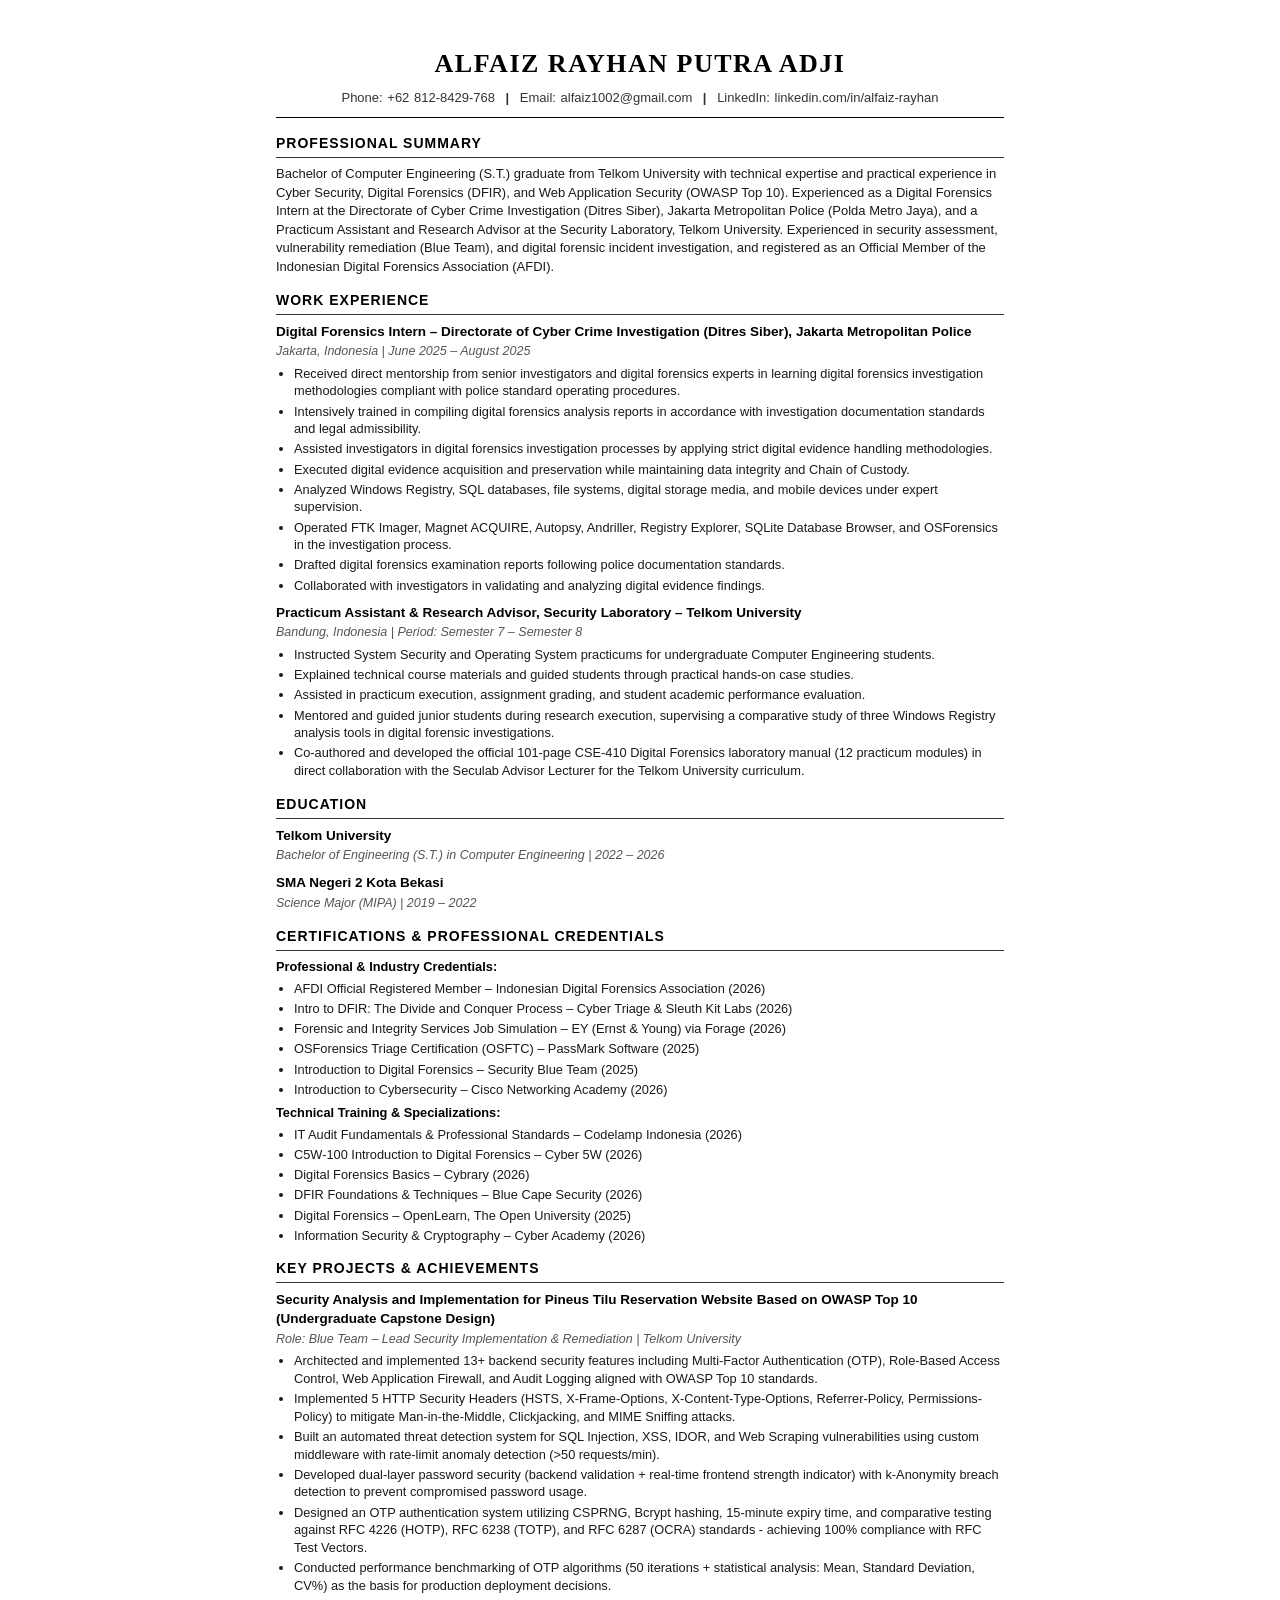
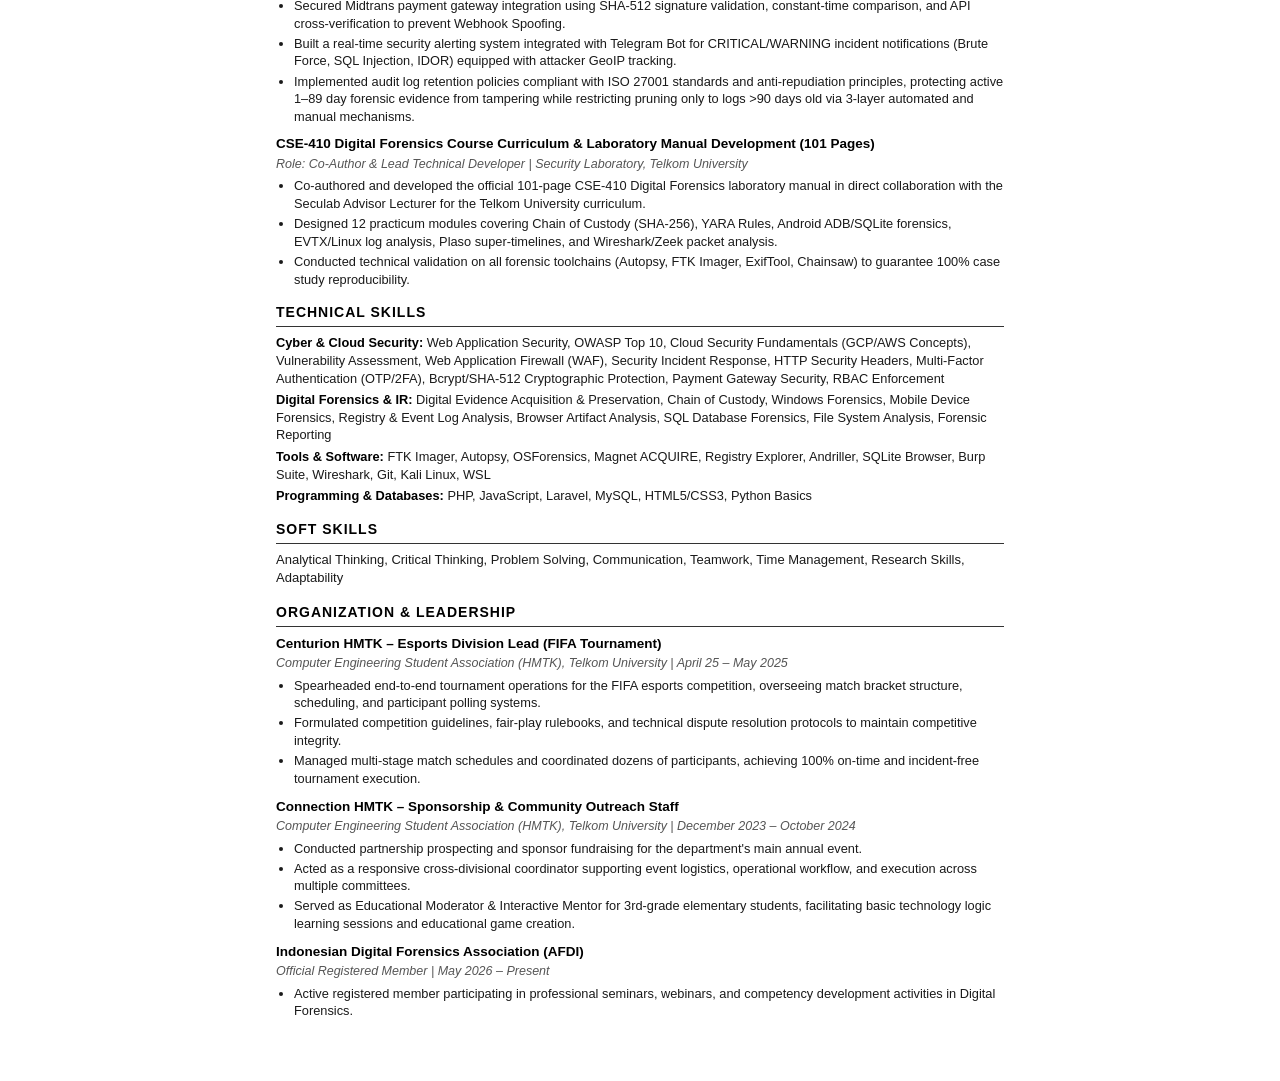
==== cv_alfaiz_rayhan.html @ 4c295a7d "feat: Add Cyber Triage & Sleuth Kit Labs DFIR certification" ====
<!DOCTYPE html>
<html lang="en">
<head>
  <meta charset="UTF-8">
  <meta name="viewport" content="width=device-width, initial-scale=1.0">
  <meta name="description" content="Resume / CV Alfaiz Rayhan Putra Adji - Cyber Security & Digital Forensics Specialist">
  <meta name="author" content="Alfaiz Rayhan Putra Adji">
  <title>Resume ATS - Alfaiz Rayhan Putra Adji</title>
  <style>
    /* Reset & Base Styles */
    * {
      box-sizing: border-box;
      margin: 0;
      padding: 0;
    }

    html {
      font-size: 14.5px;
      background-color: #ffffff;
    }

    body {
      font-family: Arial, "Helvetica Neue", Helvetica, sans-serif;
      color: #000000;
      line-height: 1.42;
      background-color: #ffffff;
      padding: 18px 0;
    }

    .cv-container {
      max-width: 800px;
      margin: 0 auto;
      background-color: #ffffff;
      padding: 28px 36px;
    }

    /* Header Section */
    header {
      text-align: center;
      margin-bottom: 16px;
      border-bottom: 1.5px solid #000000;
      padding-bottom: 10px;
    }

    h1 {
      font-family: Georgia, "Times New Roman", Times, serif;
      font-size: 26px;
      font-weight: bold;
      color: #000000;
      letter-spacing: 1.5px;
      text-transform: uppercase;
      margin-bottom: 5px;
    }

    .contact-info {
      font-size: 13px;
      color: #333333;
      word-spacing: 1px;
      line-height: 1.5;
    }

    .contact-info span {
      display: inline-block;
    }

    .contact-info a {
      color: inherit;
      text-decoration: none;
    }

    .contact-info a:hover {
      text-decoration: underline;
    }

    .contact-info .separator {
      margin: 0 6px;
      color: #333333;
      font-weight: bold;
    }

    /* Section Styles */
    section {
      margin-bottom: 15px;
    }

    h2 {
      font-size: 14px;
      font-weight: bold;
      text-transform: uppercase;
      letter-spacing: 1px;
      color: #000000;
      border-bottom: 1.5px solid #333333;
      padding-bottom: 3px;
      margin-bottom: 7px;
    }

    h3 {
      font-size: 13.5px;
      font-weight: bold;
      color: #000000;
      margin-bottom: 2px;
    }

    p {
      font-size: 13px;
      color: #1a1a1a;
      line-height: 1.42;
    }

    .sub-head {
      font-size: 12.5px;
      font-style: italic;
      color: #555555;
      margin-bottom: 4px;
    }

    /* Lists */
    ul {
      list-style-type: disc;
      margin-left: 18px;
      margin-top: 3px;
      margin-bottom: 6px;
    }

    li {
      font-size: 12.8px;
      color: #1a1a1a;
      line-height: 1.38;
      margin-bottom: 2.5px;
    }

    /* Experience & Project Item Containers */
    .experience-item,
    .project-item,
    .education-item {
      margin-bottom: 9px;
    }

    .experience-item:last-child,
    .project-item:last-child,
    .education-item:last-child {
      margin-bottom: 0;
    }

    /* Technical Skills List */
    .skills-list p {
      margin-bottom: 4px;
      font-size: 12.8px;
      line-height: 1.38;
    }

    .skills-list strong {
      color: #000000;
    }

    /* Print Styles for ATS & PDF Export */
    @media print {
      html, body {
        background-color: #ffffff;
        padding: 0;
        margin: 0;
        font-size: 12.5px;
        -webkit-print-color-adjust: exact;
        print-color-adjust: exact;
      }

      .cv-container {
        max-width: 100%;
        width: 100%;
        padding: 0;
        margin: 0;
        box-shadow: none;
        border-radius: 0;
      }

      @page {
        size: A4;
        margin: 10mm 12mm 10mm 12mm;
      }

      header {
        margin-bottom: 12px;
        padding-bottom: 8px;
      }

      section {
        margin-bottom: 12px;
        page-break-inside: auto;
      }

      h2 {
        page-break-after: avoid;
        break-after: avoid;
        font-size: 13px;
        margin-bottom: 5px;
      }

      h3 {
        font-size: 12.5px;
      }

      .experience-item,
      .project-item,
      .education-item {
        page-break-inside: avoid;
        break-inside: avoid;
        margin-bottom: 7px;
      }

      ul {
        margin-left: 16px;
      }

      li {
        font-size: 12px;
        line-height: 1.35;
        margin-bottom: 2px;
      }
    }
  </style>
</head>
<body>

  <main class="cv-container">
    
    <!-- HEADER / CONTACT INFORMATION -->
    <header>
      <h1>Alfaiz Rayhan Putra Adji</h1>
      <p class="contact-info">
        <span>Phone: +62 812-8429-768</span>
        <span class="separator">|</span>
        <span>Email: <a href="mailto:alfaiz1002@gmail.com">alfaiz1002@gmail.com</a></span>
        <span class="separator">|</span>
        <span>LinkedIn: <a href="https://www.linkedin.com/in/alfaiz-rayhan/" target="_blank" rel="noopener">linkedin.com/in/alfaiz-rayhan</a></span>
      </p>
    </header>

    <!-- PROFESSIONAL SUMMARY -->
    <section>
      <h2>PROFESSIONAL SUMMARY</h2>
      <p>
        Bachelor of Computer Engineering (S.T.) graduate from Telkom University with technical expertise and practical experience in Cyber Security, Digital Forensics (DFIR), and Web Application Security (OWASP Top 10). Experienced as a Digital Forensics Intern at the Directorate of Cyber Crime Investigation (Ditres Siber), Jakarta Metropolitan Police (Polda Metro Jaya), and a Practicum Assistant and Research Advisor at the Security Laboratory, Telkom University. Experienced in security assessment, vulnerability remediation (Blue Team), and digital forensic incident investigation, and registered as an Official Member of the Indonesian Digital Forensics Association (AFDI).
      </p>
    </section>

    <!-- WORK EXPERIENCE -->
    <section>
      <h2>WORK EXPERIENCE</h2>

      <article class="experience-item">
        <h3>Digital Forensics Intern – Directorate of Cyber Crime Investigation (Ditres Siber), Jakarta Metropolitan Police</h3>
        <p class="sub-head">Jakarta, Indonesia | June 2025 – August 2025</p>
        <ul>
          <li>Received direct mentorship from senior investigators and digital forensics experts in learning digital forensics investigation methodologies compliant with police standard operating procedures.</li>
          <li>Intensively trained in compiling digital forensics analysis reports in accordance with investigation documentation standards and legal admissibility.</li>
          <li>Assisted investigators in digital forensics investigation processes by applying strict digital evidence handling methodologies.</li>
          <li>Executed digital evidence acquisition and preservation while maintaining data integrity and Chain of Custody.</li>
          <li>Analyzed Windows Registry, SQL databases, file systems, digital storage media, and mobile devices under expert supervision.</li>
          <li>Operated FTK Imager, Magnet ACQUIRE, Autopsy, Andriller, Registry Explorer, SQLite Database Browser, and OSForensics in the investigation process.</li>
          <li>Drafted digital forensics examination reports following police documentation standards.</li>
          <li>Collaborated with investigators in validating and analyzing digital evidence findings.</li>
        </ul>
      </article>

      <article class="experience-item">
        <h3>Practicum Assistant &amp; Research Advisor, Security Laboratory – Telkom University</h3>
        <p class="sub-head">Bandung, Indonesia | Period: Semester 7 – Semester 8</p>
        <ul>
          <li>Instructed System Security and Operating System practicums for undergraduate Computer Engineering students.</li>
          <li>Explained technical course materials and guided students through practical hands-on case studies.</li>
          <li>Assisted in practicum execution, assignment grading, and student academic performance evaluation.</li>
          <li>Mentored and guided junior students during research execution, supervising a comparative study of three Windows Registry analysis tools in digital forensic investigations.</li>
          <li>Co-authored and developed the official 101-page CSE-410 Digital Forensics laboratory manual (12 practicum modules) in direct collaboration with the Seculab Advisor Lecturer for the Telkom University curriculum.</li>
        </ul>
      </article>
    </section>

    <!-- EDUCATION -->
    <section>
      <h2>EDUCATION</h2>

      <article class="education-item">
        <h3>Telkom University</h3>
        <p class="sub-head">Bachelor of Engineering (S.T.) in Computer Engineering | 2022 – 2026</p>
      </article>

      <article class="education-item">
        <h3>SMA Negeri 2 Kota Bekasi</h3>
        <p class="sub-head">Science Major (MIPA) | 2019 – 2022</p>
      </article>
    </section>

    <!-- CERTIFICATIONS -->
    <section>
      <h2>CERTIFICATIONS &amp; PROFESSIONAL CREDENTIALS</h2>
      <div class="skills-list">
        <p><strong>Professional &amp; Industry Credentials:</strong></p>
        <ul>
          <li>AFDI Official Registered Member – Indonesian Digital Forensics Association (2026)</li>
          <li>Intro to DFIR: The Divide and Conquer Process – Cyber Triage &amp; Sleuth Kit Labs (2026)</li>
          <li>Forensic and Integrity Services Job Simulation – EY (Ernst &amp; Young) via Forage (2026)</li>
          <li>OSForensics Triage Certification (OSFTC) – PassMark Software (2025)</li>
          <li>Introduction to Digital Forensics – Security Blue Team (2025)</li>
          <li>Introduction to Cybersecurity – Cisco Networking Academy (2026)</li>
        </ul>

        <p style="margin-top: 5px;"><strong>Technical Training &amp; Specializations:</strong></p>
        <ul>
          <li>IT Audit Fundamentals &amp; Professional Standards – Codelamp Indonesia (2026)</li>
          <li>C5W-100 Introduction to Digital Forensics – Cyber 5W (2026)</li>
          <li>Digital Forensics Basics – Cybrary (2026)</li>
          <li>DFIR Foundations &amp; Techniques – Blue Cape Security (2026)</li>
          <li>Digital Forensics – OpenLearn, The Open University (2025)</li>
          <li>Information Security &amp; Cryptography – Cyber Academy (2026)</li>
        </ul>
      </div>
    </section>

    <!-- KEY PROJECTS & ACHIEVEMENTS -->
    <section>
      <h2>KEY PROJECTS &amp; ACHIEVEMENTS</h2>

      <article class="project-item">
        <h3>Security Analysis and Implementation for Pineus Tilu Reservation Website Based on OWASP Top 10 (Undergraduate Capstone Design)</h3>
        <p class="sub-head">Role: Blue Team – Lead Security Implementation &amp; Remediation | Telkom University</p>
        <ul>
          <li>Architected and implemented 13+ backend security features including Multi-Factor Authentication (OTP), Role-Based Access Control, Web Application Firewall, and Audit Logging aligned with OWASP Top 10 standards.</li>
          <li>Implemented 5 HTTP Security Headers (HSTS, X-Frame-Options, X-Content-Type-Options, Referrer-Policy, Permissions-Policy) to mitigate Man-in-the-Middle, Clickjacking, and MIME Sniffing attacks.</li>
          <li>Built an automated threat detection system for SQL Injection, XSS, IDOR, and Web Scraping vulnerabilities using custom middleware with rate-limit anomaly detection (&gt;50 requests/min).</li>
          <li>Developed dual-layer password security (backend validation + real-time frontend strength indicator) with k-Anonymity breach detection to prevent compromised password usage.</li>
          <li>Designed an OTP authentication system utilizing CSPRNG, Bcrypt hashing, 15-minute expiry time, and comparative testing against RFC 4226 (HOTP), RFC 6238 (TOTP), and RFC 6287 (OCRA) standards - achieving 100% compliance with RFC Test Vectors.</li>
          <li>Conducted performance benchmarking of OTP algorithms (50 iterations + statistical analysis: Mean, Standard Deviation, CV%) as the basis for production deployment decisions.</li>
          <li>Secured Midtrans payment gateway integration using SHA-512 signature validation, constant-time comparison, and API cross-verification to prevent Webhook Spoofing.</li>
          <li>Built a real-time security alerting system integrated with Telegram Bot for CRITICAL/WARNING incident notifications (Brute Force, SQL Injection, IDOR) equipped with attacker GeoIP tracking.</li>
          <li>Implemented audit log retention policies compliant with ISO 27001 standards and anti-repudiation principles, protecting active 1–89 day forensic evidence from tampering while restricting pruning only to logs &gt;90 days old via 3-layer automated and manual mechanisms.</li>
        </ul>
      </article>

      <article class="project-item">
        <h3>CSE-410 Digital Forensics Course Curriculum &amp; Laboratory Manual Development (101 Pages)</h3>
        <p class="sub-head">Role: Co-Author &amp; Lead Technical Developer | Security Laboratory, Telkom University</p>
        <ul>
          <li>Co-authored and developed the official 101-page CSE-410 Digital Forensics laboratory manual in direct collaboration with the Seculab Advisor Lecturer for the Telkom University curriculum.</li>
          <li>Designed 12 practicum modules covering Chain of Custody (SHA-256), YARA Rules, Android ADB/SQLite forensics, EVTX/Linux log analysis, Plaso super-timelines, and Wireshark/Zeek packet analysis.</li>
          <li>Conducted technical validation on all forensic toolchains (Autopsy, FTK Imager, ExifTool, Chainsaw) to guarantee 100% case study reproducibility.</li>
        </ul>
      </article>
    </section>

    <!-- TECHNICAL SKILLS -->
    <section>
      <h2>TECHNICAL SKILLS</h2>
      <div class="skills-list">
        <p><strong>Cyber &amp; Cloud Security:</strong> Web Application Security, OWASP Top 10, Cloud Security Fundamentals (GCP/AWS Concepts), Vulnerability Assessment, Web Application Firewall (WAF), Security Incident Response, HTTP Security Headers, Multi-Factor Authentication (OTP/2FA), Bcrypt/SHA-512 Cryptographic Protection, Payment Gateway Security, RBAC Enforcement</p>
        <p><strong>Digital Forensics &amp; IR:</strong> Digital Evidence Acquisition &amp; Preservation, Chain of Custody, Windows Forensics, Mobile Device Forensics, Registry &amp; Event Log Analysis, Browser Artifact Analysis, SQL Database Forensics, File System Analysis, Forensic Reporting</p>
        <p><strong>Tools &amp; Software:</strong> FTK Imager, Autopsy, OSForensics, Magnet ACQUIRE, Registry Explorer, Andriller, SQLite Browser, Burp Suite, Wireshark, Git, Kali Linux, WSL</p>
        <p><strong>Programming &amp; Databases:</strong> PHP, JavaScript, Laravel, MySQL, HTML5/CSS3, Python Basics</p>
      </div>
    </section>

    <!-- SOFT SKILLS -->
    <section>
      <h2>SOFT SKILLS</h2>
      <p>Analytical Thinking, Critical Thinking, Problem Solving, Communication, Teamwork, Time Management, Research Skills, Adaptability</p>
    </section>

    <!-- ORGANIZATION & LEADERSHIP -->
    <section>
      <h2>ORGANIZATION &amp; LEADERSHIP</h2>

      <article class="experience-item">
        <h3>Centurion HMTK – Esports Division Lead (FIFA Tournament)</h3>
        <p class="sub-head">Computer Engineering Student Association (HMTK), Telkom University | April 25 – May 2025</p>
        <ul>
          <li>Spearheaded end-to-end tournament operations for the FIFA esports competition, overseeing match bracket structure, scheduling, and participant polling systems.</li>
          <li>Formulated competition guidelines, fair-play rulebooks, and technical dispute resolution protocols to maintain competitive integrity.</li>
          <li>Managed multi-stage match schedules and coordinated dozens of participants, achieving 100% on-time and incident-free tournament execution.</li>
        </ul>
      </article>

      <article class="experience-item">
        <h3>Connection HMTK – Sponsorship &amp; Community Outreach Staff</h3>
        <p class="sub-head">Computer Engineering Student Association (HMTK), Telkom University | December 2023 – October 2024</p>
        <ul>
          <li>Conducted partnership prospecting and sponsor fundraising for the department's main annual event.</li>
          <li>Acted as a responsive cross-divisional coordinator supporting event logistics, operational workflow, and execution across multiple committees.</li>
          <li>Served as Educational Moderator &amp; Interactive Mentor for 3rd-grade elementary students, facilitating basic technology logic learning sessions and educational game creation.</li>
        </ul>
      </article>

      <article class="experience-item">
        <h3>Indonesian Digital Forensics Association (AFDI)</h3>
        <p class="sub-head">Official Registered Member | May 2026 – Present</p>
        <ul>
          <li>Active registered member participating in professional seminars, webinars, and competency development activities in Digital Forensics.</li>
        </ul>
      </article>
    </section>

  </main>

  <script>
    if (window.location.search.includes('print=true') || window.location.search.includes('download=true')) {
      window.addEventListener('load', () => {
        setTimeout(() => { window.print(); }, 350);
      });
    }
  </script>
</body>
</html>
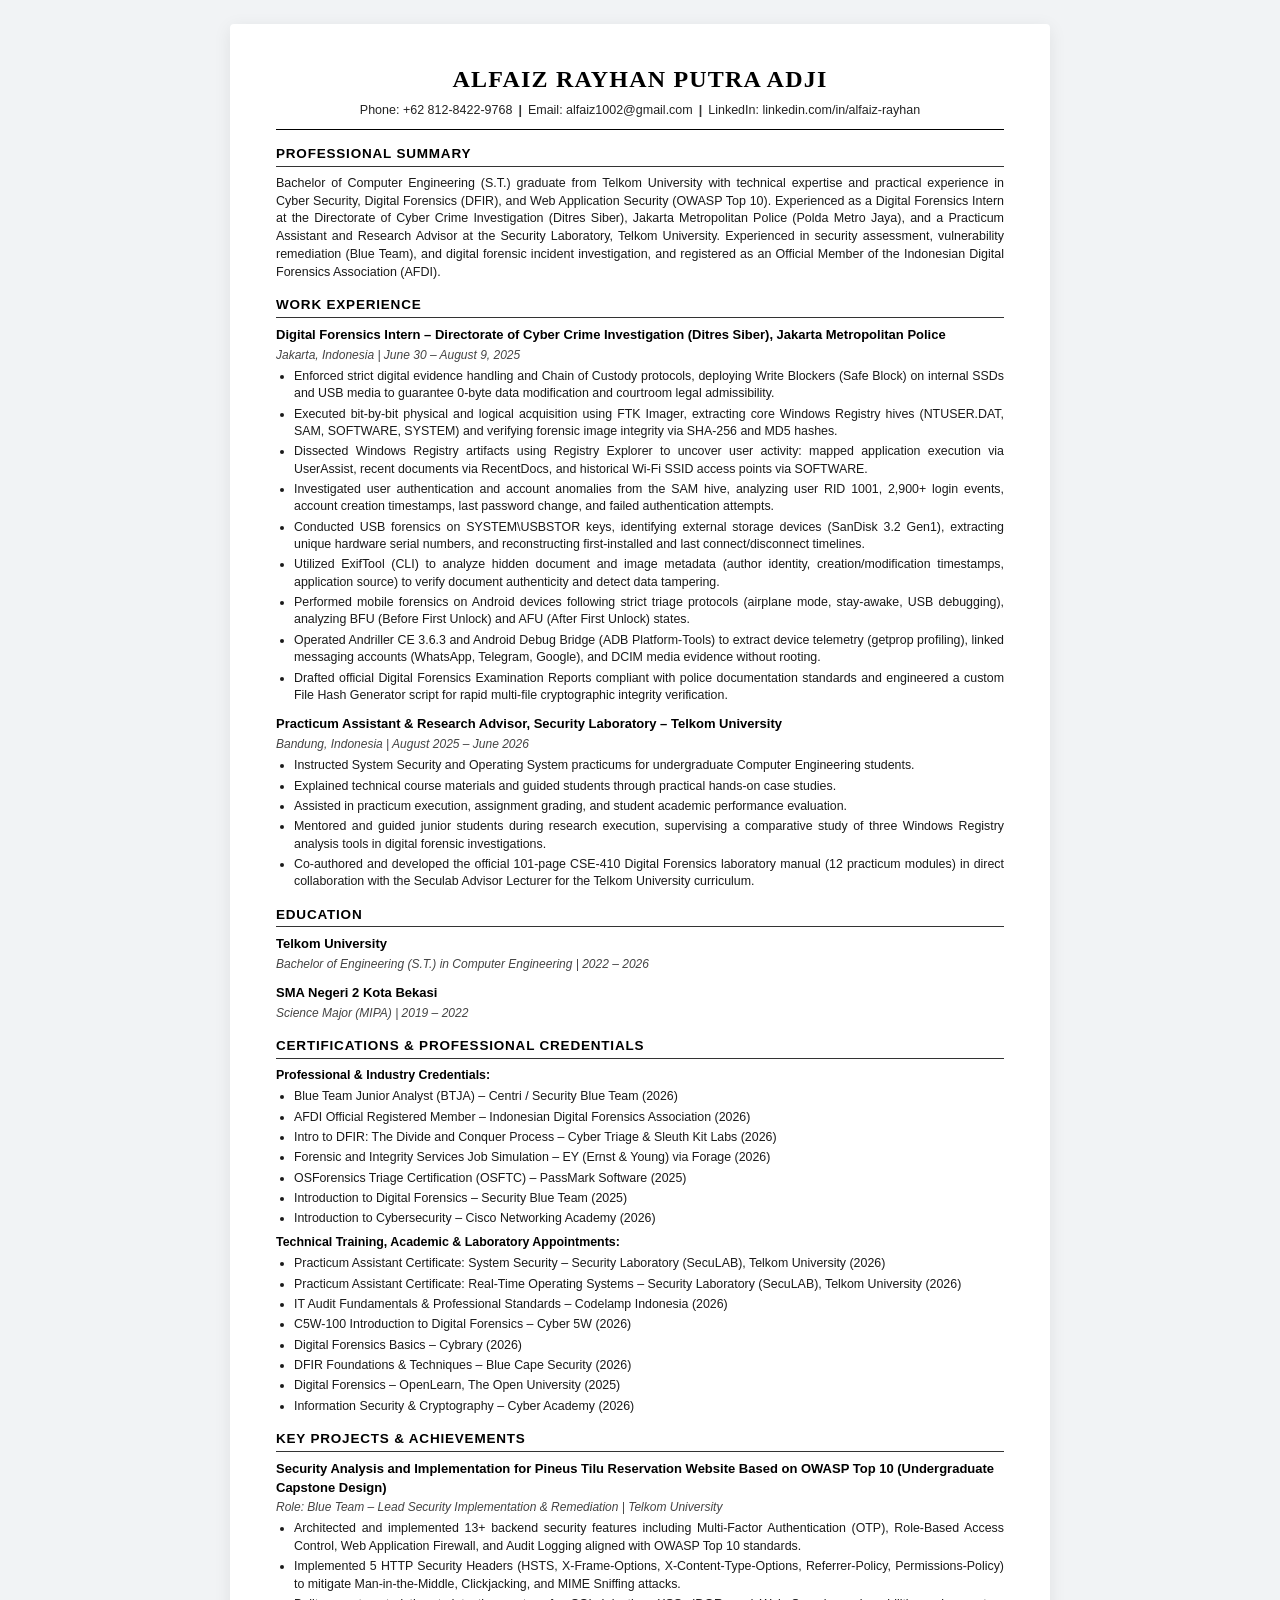
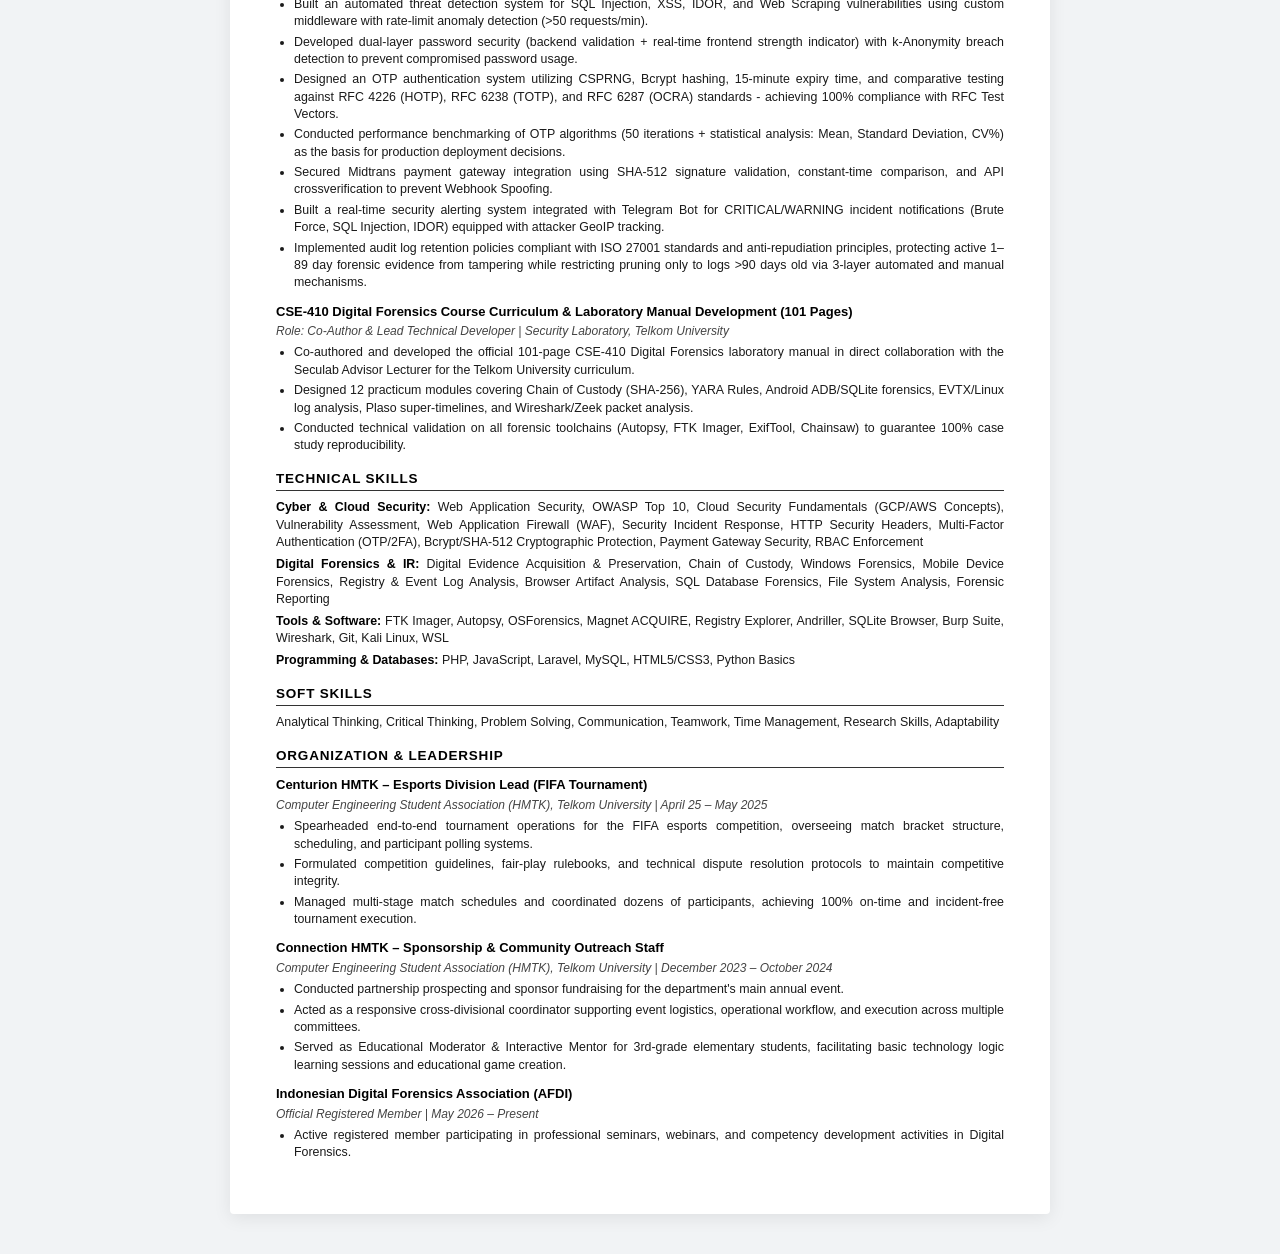
==== commit d0732f69: "feat: Integrate Ditres Siber case study report, 3 new certifications, and updated ATS CVs - Add Cent" ====
--- a/cv_alfaiz_rayhan.html
+++ b/cv_alfaiz_rayhan.html
@@ -3,7 +3,7 @@
 <head>
   <meta charset="UTF-8">
   <meta name="viewport" content="width=device-width, initial-scale=1.0">
-  <meta name="description" content="Resume / CV Alfaiz Rayhan Putra Adji - Cyber Security & Digital Forensics Specialist">
+  <meta name="description" content="Resume ATS of Alfaiz Rayhan Putra Adji - Cyber Security, Digital Forensics & Incident Response Specialist">
   <meta name="author" content="Alfaiz Rayhan Putra Adji">
   <title>Resume ATS - Alfaiz Rayhan Putra Adji</title>
   <style>
@@ -15,48 +15,55 @@
     }
 
     html {
-      font-size: 14.5px;
-      background-color: #ffffff;
+      font-size: 14px;
+      background-color: #f1f3f5;
     }
 
     body {
       font-family: Arial, "Helvetica Neue", Helvetica, sans-serif;
       color: #000000;
-      line-height: 1.42;
-      background-color: #ffffff;
-      padding: 18px 0;
+      line-height: 1.45;
+      background-color: #f1f3f5;
+      padding: 24px 0 40px;
     }
 
     .cv-container {
-      max-width: 800px;
+      max-width: 820px;
       margin: 0 auto;
       background-color: #ffffff;
-      padding: 28px 36px;
+      padding: 38px 46px;
+      box-shadow: 0 4px 18px rgba(0, 0, 0, 0.08);
+      border-radius: 4px;
     }
 
     /* Header Section */
     header {
       text-align: center;
-      margin-bottom: 16px;
+      margin-bottom: 14px;
       border-bottom: 1.5px solid #000000;
       padding-bottom: 10px;
     }
 
     h1 {
       font-family: Georgia, "Times New Roman", Times, serif;
-      font-size: 26px;
+      font-size: 24px;
       font-weight: bold;
       color: #000000;
-      letter-spacing: 1.5px;
+      letter-spacing: 1.2px;
       text-transform: uppercase;
       margin-bottom: 5px;
     }
 
     .contact-info {
-      font-size: 13px;
-      color: #333333;
-      word-spacing: 1px;
-      line-height: 1.5;
+      font-size: 12.5px;
+      color: #222222;
+      line-height: 1.4;
+      text-align: center !important;
+      display: flex;
+      justify-content: center;
+      align-items: center;
+      flex-wrap: wrap;
+      margin: 0 auto;
     }
 
     .contact-info span {
@@ -80,37 +87,38 @@
 
     /* Section Styles */
     section {
-      margin-bottom: 15px;
+      margin-bottom: 14px;
     }
 
     h2 {
-      font-size: 14px;
+      font-size: 13.5px;
       font-weight: bold;
       text-transform: uppercase;
-      letter-spacing: 1px;
+      letter-spacing: 0.8px;
       color: #000000;
-      border-bottom: 1.5px solid #333333;
-      padding-bottom: 3px;
-      margin-bottom: 7px;
+      border-bottom: 1.2px solid #333333;
+      padding-bottom: 2px;
+      margin-bottom: 8px;
     }
 
     h3 {
-      font-size: 13.5px;
+      font-size: 13px;
       font-weight: bold;
       color: #000000;
       margin-bottom: 2px;
     }
 
     p {
-      font-size: 13px;
+      font-size: 12.5px;
       color: #1a1a1a;
       line-height: 1.42;
+      text-align: justify;
     }
 
     .sub-head {
-      font-size: 12.5px;
+      font-size: 12px;
       font-style: italic;
-      color: #555555;
+      color: #444444;
       margin-bottom: 4px;
     }
 
@@ -123,17 +131,18 @@
     }
 
     li {
-      font-size: 12.8px;
+      font-size: 12.4px;
       color: #1a1a1a;
-      line-height: 1.38;
-      margin-bottom: 2.5px;
-    }
-
-    /* Experience & Project Item Containers */
+      line-height: 1.4;
+      margin-bottom: 3px;
+      text-align: justify;
+    }
+
+    /* Item Containers */
     .experience-item,
     .project-item,
     .education-item {
-      margin-bottom: 9px;
+      margin-bottom: 11px;
     }
 
     .experience-item:last-child,
@@ -142,11 +151,12 @@
       margin-bottom: 0;
     }
 
-    /* Technical Skills List */
+    /* Skills List */
     .skills-list p {
       margin-bottom: 4px;
-      font-size: 12.8px;
-      line-height: 1.38;
+      font-size: 12.4px;
+      line-height: 1.42;
+      text-align: justify;
     }
 
     .skills-list strong {
@@ -159,7 +169,7 @@
         background-color: #ffffff;
         padding: 0;
         margin: 0;
-        font-size: 12.5px;
+        font-size: 11pt;
         -webkit-print-color-adjust: exact;
         print-color-adjust: exact;
       }
@@ -174,47 +184,79 @@
       }
 
       @page {
-        size: A4;
-        margin: 10mm 12mm 10mm 12mm;
+        size: A4 portrait;
+        margin: 14mm 16mm 14mm 16mm;
       }
 
       header {
-        margin-bottom: 12px;
-        padding-bottom: 8px;
+        margin-bottom: 10px;
+        padding-bottom: 6px;
+      }
+
+      h1 {
+        font-size: 19pt;
+        margin-bottom: 3px;
+      }
+
+      .contact-info {
+        font-size: 9.8pt;
+        text-align: center !important;
+        display: flex;
+        justify-content: center;
+        align-items: center;
+        flex-wrap: wrap;
+        margin: 0 auto;
       }
 
       section {
-        margin-bottom: 12px;
-        page-break-inside: auto;
+        margin-bottom: 10px;
       }
 
       h2 {
-        page-break-after: avoid;
-        break-after: avoid;
-        font-size: 13px;
+        font-size: 11.5pt;
         margin-bottom: 5px;
+        padding-bottom: 1.5px;
       }
 
       h3 {
-        font-size: 12.5px;
+        font-size: 10.5pt;
+        margin-bottom: 1.5px;
+      }
+
+      .sub-head {
+        font-size: 9.8pt;
+        margin-bottom: 3px;
+      }
+
+      p {
+        font-size: 10pt;
+        line-height: 1.36;
       }
 
       .experience-item,
       .project-item,
       .education-item {
+        margin-bottom: 8px;
         page-break-inside: avoid;
         break-inside: avoid;
-        margin-bottom: 7px;
       }
 
       ul {
         margin-left: 16px;
+        margin-top: 2px;
+        margin-bottom: 4px;
       }
 
       li {
-        font-size: 12px;
+        font-size: 9.8pt;
         line-height: 1.35;
         margin-bottom: 2px;
+      }
+
+      .skills-list p {
+        font-size: 9.8pt;
+        line-height: 1.36;
+        margin-bottom: 3px;
       }
     }
   </style>
@@ -225,9 +267,9 @@
     
     <!-- HEADER / CONTACT INFORMATION -->
     <header>
-      <h1>Alfaiz Rayhan Putra Adji</h1>
+      <h1>ALFAIZ RAYHAN PUTRA ADJI</h1>
       <p class="contact-info">
-        <span>Phone: +62 812-8429-768</span>
+        <span>Phone: +62 812-8422-9768</span>
         <span class="separator">|</span>
         <span>Email: <a href="mailto:alfaiz1002@gmail.com">alfaiz1002@gmail.com</a></span>
         <span class="separator">|</span>
@@ -249,22 +291,23 @@
 
       <article class="experience-item">
         <h3>Digital Forensics Intern – Directorate of Cyber Crime Investigation (Ditres Siber), Jakarta Metropolitan Police</h3>
-        <p class="sub-head">Jakarta, Indonesia | June 2025 – August 2025</p>
-        <ul>
-          <li>Received direct mentorship from senior investigators and digital forensics experts in learning digital forensics investigation methodologies compliant with police standard operating procedures.</li>
-          <li>Intensively trained in compiling digital forensics analysis reports in accordance with investigation documentation standards and legal admissibility.</li>
-          <li>Assisted investigators in digital forensics investigation processes by applying strict digital evidence handling methodologies.</li>
-          <li>Executed digital evidence acquisition and preservation while maintaining data integrity and Chain of Custody.</li>
-          <li>Analyzed Windows Registry, SQL databases, file systems, digital storage media, and mobile devices under expert supervision.</li>
-          <li>Operated FTK Imager, Magnet ACQUIRE, Autopsy, Andriller, Registry Explorer, SQLite Database Browser, and OSForensics in the investigation process.</li>
-          <li>Drafted digital forensics examination reports following police documentation standards.</li>
-          <li>Collaborated with investigators in validating and analyzing digital evidence findings.</li>
+        <p class="sub-head">Jakarta, Indonesia | June 30 – August 9, 2025</p>
+        <ul>
+          <li>Enforced strict digital evidence handling and Chain of Custody protocols, deploying Write Blockers (Safe Block) on internal SSDs and USB media to guarantee 0-byte data modification and courtroom legal admissibility.</li>
+          <li>Executed bit-by-bit physical and logical acquisition using FTK Imager, extracting core Windows Registry hives (NTUSER.DAT, SAM, SOFTWARE, SYSTEM) and verifying forensic image integrity via SHA-256 and MD5 hashes.</li>
+          <li>Dissected Windows Registry artifacts using Registry Explorer to uncover user activity: mapped application execution via UserAssist, recent documents via RecentDocs, and historical Wi-Fi SSID access points via SOFTWARE.</li>
+          <li>Investigated user authentication and account anomalies from the SAM hive, analyzing user RID 1001, 2,900+ login events, account creation timestamps, last password change, and failed authentication attempts.</li>
+          <li>Conducted USB forensics on SYSTEM\USBSTOR keys, identifying external storage devices (SanDisk 3.2 Gen1), extracting unique hardware serial numbers, and reconstructing first-installed and last connect/disconnect timelines.</li>
+          <li>Utilized ExifTool (CLI) to analyze hidden document and image metadata (author identity, creation/modification timestamps, application source) to verify document authenticity and detect data tampering.</li>
+          <li>Performed mobile forensics on Android devices following strict triage protocols (airplane mode, stay-awake, USB debugging), analyzing BFU (Before First Unlock) and AFU (After First Unlock) states.</li>
+          <li>Operated Andriller CE 3.6.3 and Android Debug Bridge (ADB Platform-Tools) to extract device telemetry (getprop profiling), linked messaging accounts (WhatsApp, Telegram, Google), and DCIM media evidence without rooting.</li>
+          <li>Drafted official Digital Forensics Examination Reports compliant with police documentation standards and engineered a custom File Hash Generator script for rapid multi-file cryptographic integrity verification.</li>
         </ul>
       </article>
 
       <article class="experience-item">
         <h3>Practicum Assistant &amp; Research Advisor, Security Laboratory – Telkom University</h3>
-        <p class="sub-head">Bandung, Indonesia | Period: Semester 7 – Semester 8</p>
+        <p class="sub-head">Bandung, Indonesia | August 2025 – June 2026</p>
         <ul>
           <li>Instructed System Security and Operating System practicums for undergraduate Computer Engineering students.</li>
           <li>Explained technical course materials and guided students through practical hands-on case studies.</li>
@@ -278,24 +321,23 @@
     <!-- EDUCATION -->
     <section>
       <h2>EDUCATION</h2>
-
       <article class="education-item">
         <h3>Telkom University</h3>
         <p class="sub-head">Bachelor of Engineering (S.T.) in Computer Engineering | 2022 – 2026</p>
       </article>
-
       <article class="education-item">
         <h3>SMA Negeri 2 Kota Bekasi</h3>
         <p class="sub-head">Science Major (MIPA) | 2019 – 2022</p>
       </article>
     </section>
 
-    <!-- CERTIFICATIONS -->
+    <!-- CERTIFICATIONS & PROFESSIONAL CREDENTIALS -->
     <section>
       <h2>CERTIFICATIONS &amp; PROFESSIONAL CREDENTIALS</h2>
       <div class="skills-list">
         <p><strong>Professional &amp; Industry Credentials:</strong></p>
         <ul>
+          <li>Blue Team Junior Analyst (BTJA) – Centri / Security Blue Team (2026)</li>
           <li>AFDI Official Registered Member – Indonesian Digital Forensics Association (2026)</li>
           <li>Intro to DFIR: The Divide and Conquer Process – Cyber Triage &amp; Sleuth Kit Labs (2026)</li>
           <li>Forensic and Integrity Services Job Simulation – EY (Ernst &amp; Young) via Forage (2026)</li>
@@ -303,9 +345,10 @@
           <li>Introduction to Digital Forensics – Security Blue Team (2025)</li>
           <li>Introduction to Cybersecurity – Cisco Networking Academy (2026)</li>
         </ul>
-
-        <p style="margin-top: 5px;"><strong>Technical Training &amp; Specializations:</strong></p>
-        <ul>
+        <p style="margin-top: 6px;"><strong>Technical Training, Academic &amp; Laboratory Appointments:</strong></p>
+        <ul>
+          <li>Practicum Assistant Certificate: System Security – Security Laboratory (SecuLAB), Telkom University (2026)</li>
+          <li>Practicum Assistant Certificate: Real-Time Operating Systems – Security Laboratory (SecuLAB), Telkom University (2026)</li>
           <li>IT Audit Fundamentals &amp; Professional Standards – Codelamp Indonesia (2026)</li>
           <li>C5W-100 Introduction to Digital Forensics – Cyber 5W (2026)</li>
           <li>Digital Forensics Basics – Cybrary (2026)</li>
@@ -330,7 +373,7 @@
           <li>Developed dual-layer password security (backend validation + real-time frontend strength indicator) with k-Anonymity breach detection to prevent compromised password usage.</li>
           <li>Designed an OTP authentication system utilizing CSPRNG, Bcrypt hashing, 15-minute expiry time, and comparative testing against RFC 4226 (HOTP), RFC 6238 (TOTP), and RFC 6287 (OCRA) standards - achieving 100% compliance with RFC Test Vectors.</li>
           <li>Conducted performance benchmarking of OTP algorithms (50 iterations + statistical analysis: Mean, Standard Deviation, CV%) as the basis for production deployment decisions.</li>
-          <li>Secured Midtrans payment gateway integration using SHA-512 signature validation, constant-time comparison, and API cross-verification to prevent Webhook Spoofing.</li>
+          <li>Secured Midtrans payment gateway integration using SHA-512 signature validation, constant-time comparison, and API crossverification to prevent Webhook Spoofing.</li>
           <li>Built a real-time security alerting system integrated with Telegram Bot for CRITICAL/WARNING incident notifications (Brute Force, SQL Injection, IDOR) equipped with attacker GeoIP tracking.</li>
           <li>Implemented audit log retention policies compliant with ISO 27001 standards and anti-repudiation principles, protecting active 1–89 day forensic evidence from tampering while restricting pruning only to logs &gt;90 days old via 3-layer automated and manual mechanisms.</li>
         </ul>
@@ -361,7 +404,9 @@
     <!-- SOFT SKILLS -->
     <section>
       <h2>SOFT SKILLS</h2>
-      <p>Analytical Thinking, Critical Thinking, Problem Solving, Communication, Teamwork, Time Management, Research Skills, Adaptability</p>
+      <div class="skills-list">
+        <p>Analytical Thinking, Critical Thinking, Problem Solving, Communication, Teamwork, Time Management, Research Skills, Adaptability</p>
+      </div>
     </section>
 
     <!-- ORGANIZATION & LEADERSHIP -->
@@ -402,7 +447,7 @@
   <script>
     if (window.location.search.includes('print=true') || window.location.search.includes('download=true')) {
       window.addEventListener('load', () => {
-        setTimeout(() => { window.print(); }, 350);
+        setTimeout(() => { window.print(); }, 300);
       });
     }
   </script>
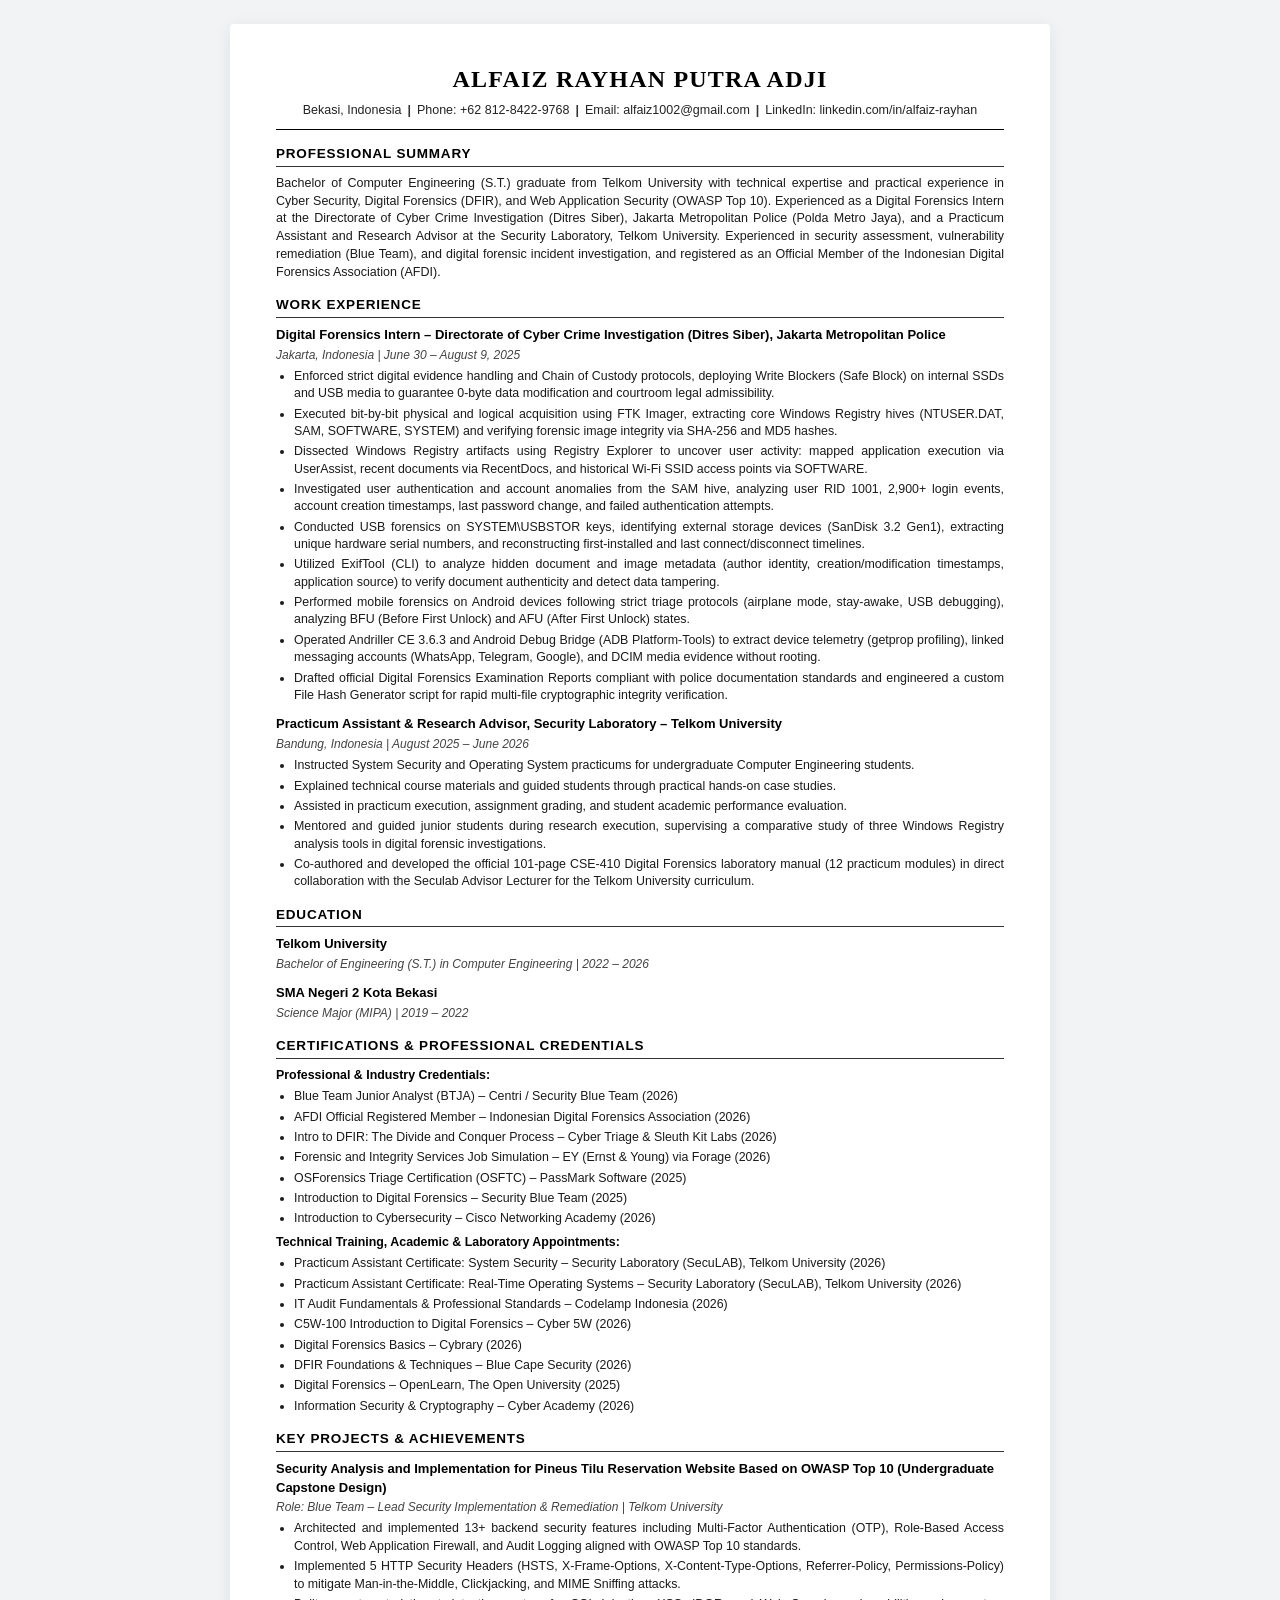
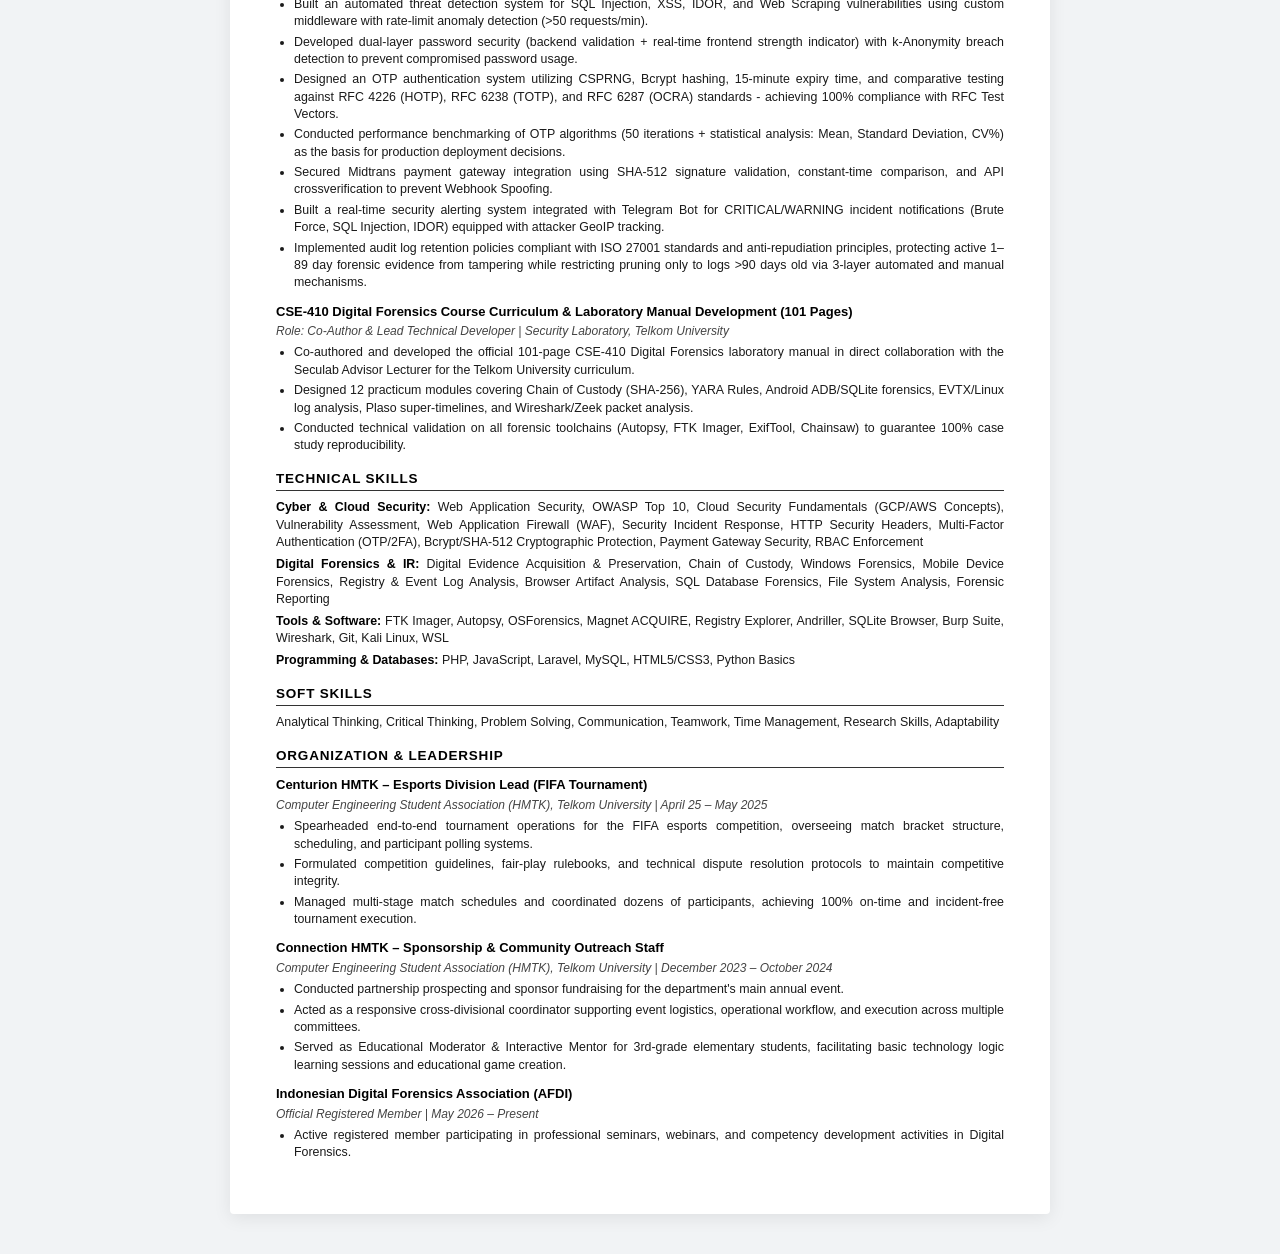
==== commit 20782165: "feat: Add Bekasi, Indonesia location to ATS CV header and regenerate latest official PDFs" ====
--- a/cv_alfaiz_rayhan.html
+++ b/cv_alfaiz_rayhan.html
@@ -185,7 +185,7 @@
 
       @page {
         size: A4 portrait;
-        margin: 14mm 16mm 14mm 16mm;
+        margin: 12mm 15mm 12mm 15mm;
       }
 
       header {
@@ -209,13 +209,15 @@
       }
 
       section {
-        margin-bottom: 10px;
+        margin-bottom: 8px;
       }
 
       h2 {
         font-size: 11.5pt;
         margin-bottom: 5px;
         padding-bottom: 1.5px;
+        page-break-after: avoid !important;
+        break-after: avoid !important;
       }
 
       h3 {
@@ -269,6 +271,8 @@
     <header>
       <h1>ALFAIZ RAYHAN PUTRA ADJI</h1>
       <p class="contact-info">
+        <span>Bekasi, Indonesia</span>
+        <span class="separator">|</span>
         <span>Phone: +62 812-8422-9768</span>
         <span class="separator">|</span>
         <span>Email: <a href="mailto:alfaiz1002@gmail.com">alfaiz1002@gmail.com</a></span>
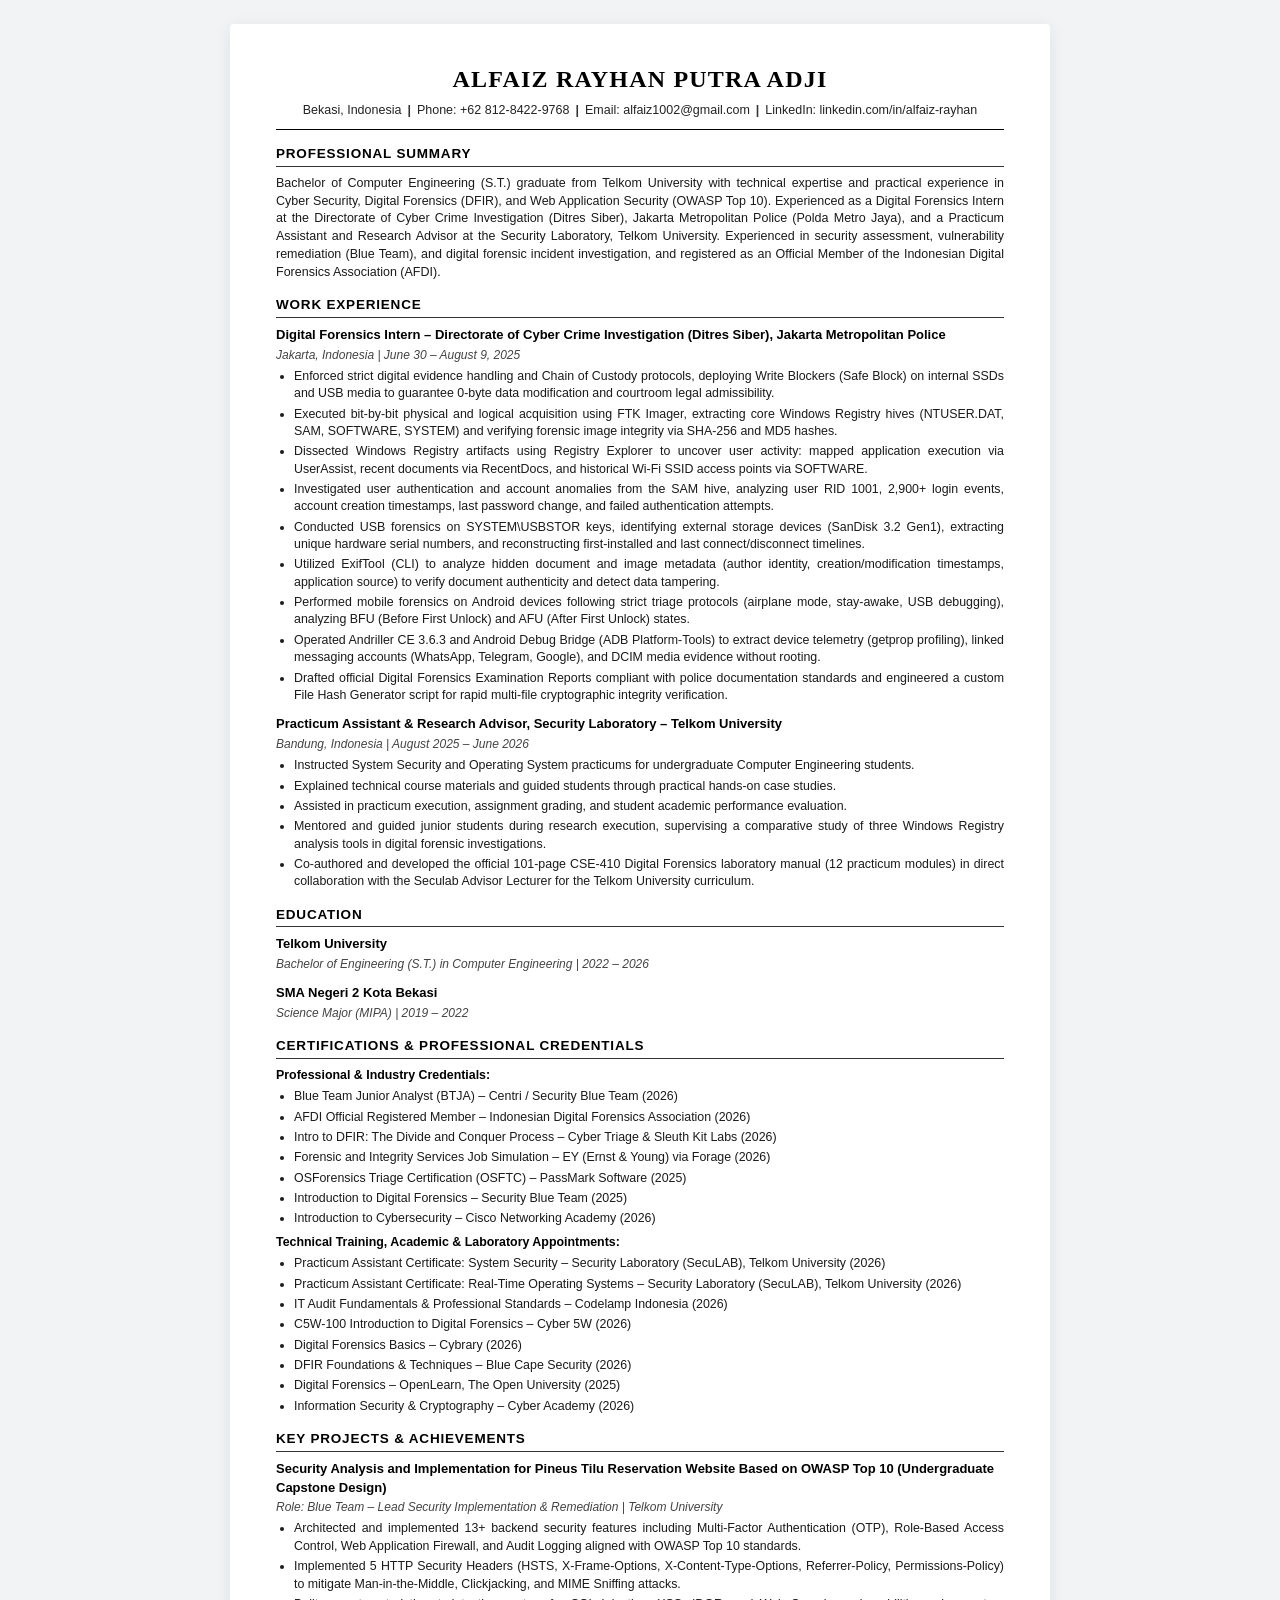
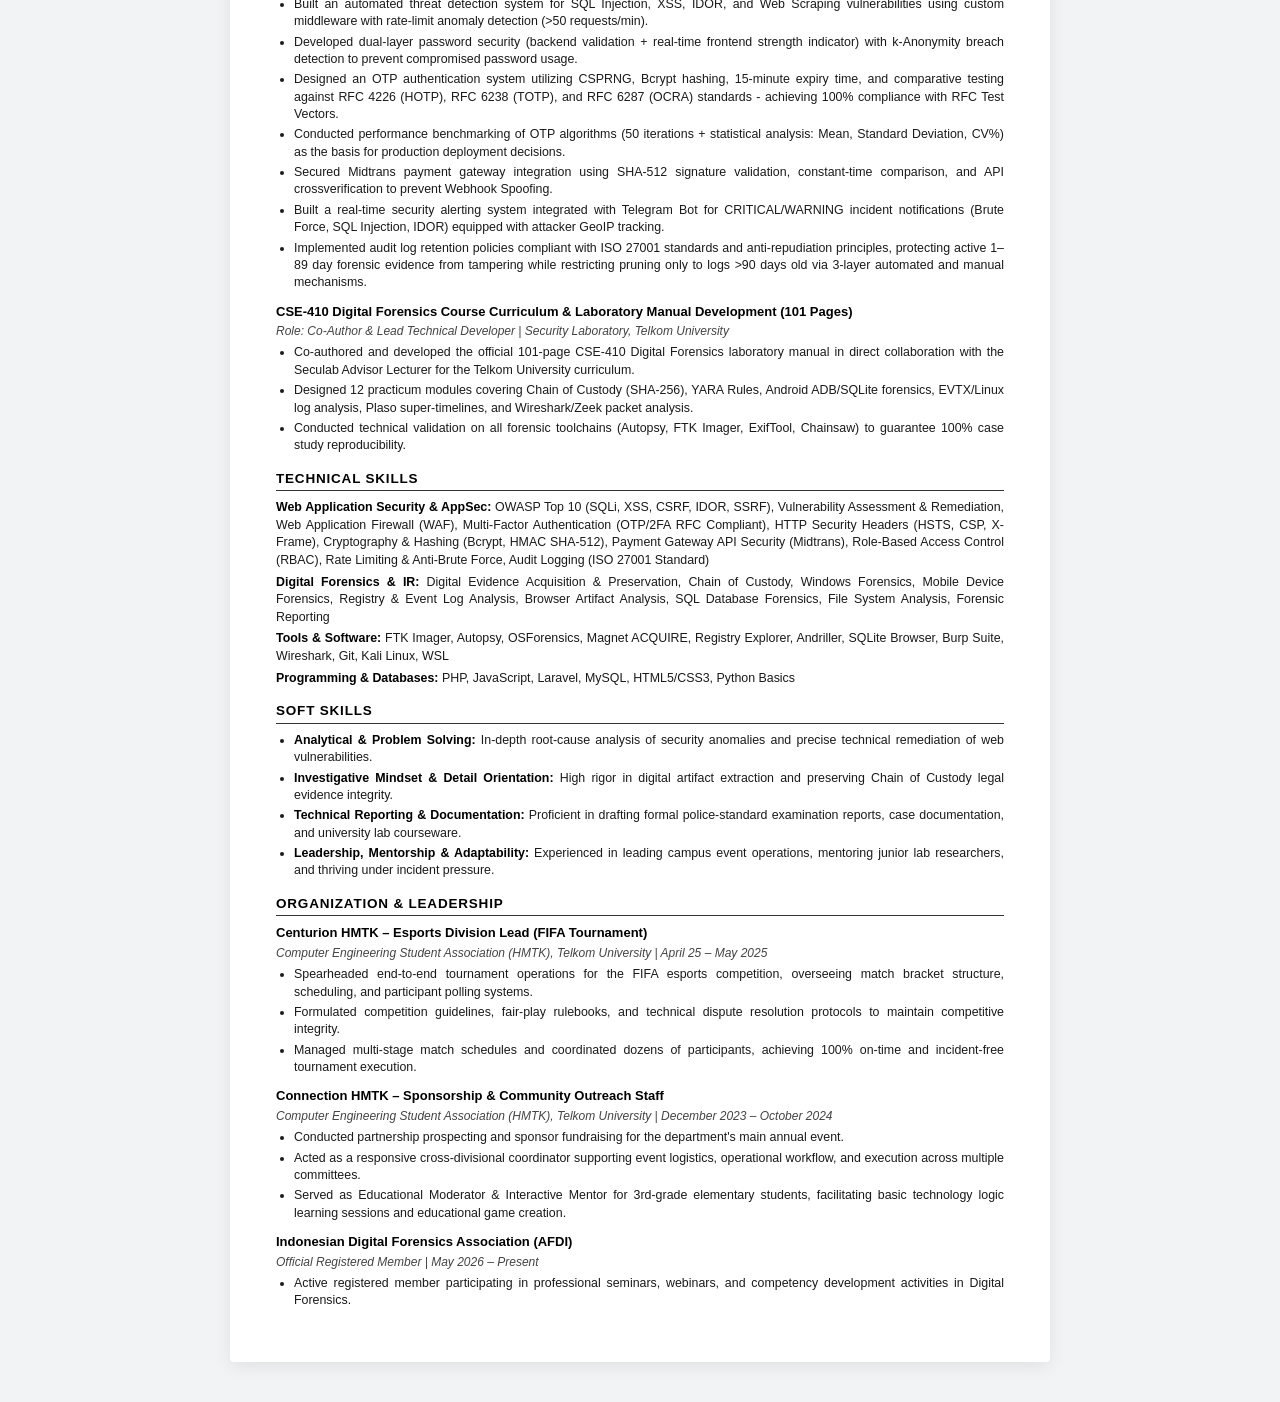
==== commit 56797971: "feat: Align technical skills with Web Application Security & AppSec and convert soft skills to profe" ====
--- a/cv_alfaiz_rayhan.html
+++ b/cv_alfaiz_rayhan.html
@@ -398,7 +398,7 @@
     <section>
       <h2>TECHNICAL SKILLS</h2>
       <div class="skills-list">
-        <p><strong>Cyber &amp; Cloud Security:</strong> Web Application Security, OWASP Top 10, Cloud Security Fundamentals (GCP/AWS Concepts), Vulnerability Assessment, Web Application Firewall (WAF), Security Incident Response, HTTP Security Headers, Multi-Factor Authentication (OTP/2FA), Bcrypt/SHA-512 Cryptographic Protection, Payment Gateway Security, RBAC Enforcement</p>
+        <p><strong>Web Application Security &amp; AppSec:</strong> OWASP Top 10 (SQLi, XSS, CSRF, IDOR, SSRF), Vulnerability Assessment &amp; Remediation, Web Application Firewall (WAF), Multi-Factor Authentication (OTP/2FA RFC Compliant), HTTP Security Headers (HSTS, CSP, X-Frame), Cryptography &amp; Hashing (Bcrypt, HMAC SHA-512), Payment Gateway API Security (Midtrans), Role-Based Access Control (RBAC), Rate Limiting &amp; Anti-Brute Force, Audit Logging (ISO 27001 Standard)</p>
         <p><strong>Digital Forensics &amp; IR:</strong> Digital Evidence Acquisition &amp; Preservation, Chain of Custody, Windows Forensics, Mobile Device Forensics, Registry &amp; Event Log Analysis, Browser Artifact Analysis, SQL Database Forensics, File System Analysis, Forensic Reporting</p>
         <p><strong>Tools &amp; Software:</strong> FTK Imager, Autopsy, OSForensics, Magnet ACQUIRE, Registry Explorer, Andriller, SQLite Browser, Burp Suite, Wireshark, Git, Kali Linux, WSL</p>
         <p><strong>Programming &amp; Databases:</strong> PHP, JavaScript, Laravel, MySQL, HTML5/CSS3, Python Basics</p>
@@ -409,7 +409,12 @@
     <section>
       <h2>SOFT SKILLS</h2>
       <div class="skills-list">
-        <p>Analytical Thinking, Critical Thinking, Problem Solving, Communication, Teamwork, Time Management, Research Skills, Adaptability</p>
+        <ul>
+          <li><strong>Analytical &amp; Problem Solving:</strong> In-depth root-cause analysis of security anomalies and precise technical remediation of web vulnerabilities.</li>
+          <li><strong>Investigative Mindset &amp; Detail Orientation:</strong> High rigor in digital artifact extraction and preserving Chain of Custody legal evidence integrity.</li>
+          <li><strong>Technical Reporting &amp; Documentation:</strong> Proficient in drafting formal police-standard examination reports, case documentation, and university lab courseware.</li>
+          <li><strong>Leadership, Mentorship &amp; Adaptability:</strong> Experienced in leading campus event operations, mentoring junior lab researchers, and thriving under incident pressure.</li>
+        </ul>
       </div>
     </section>
 
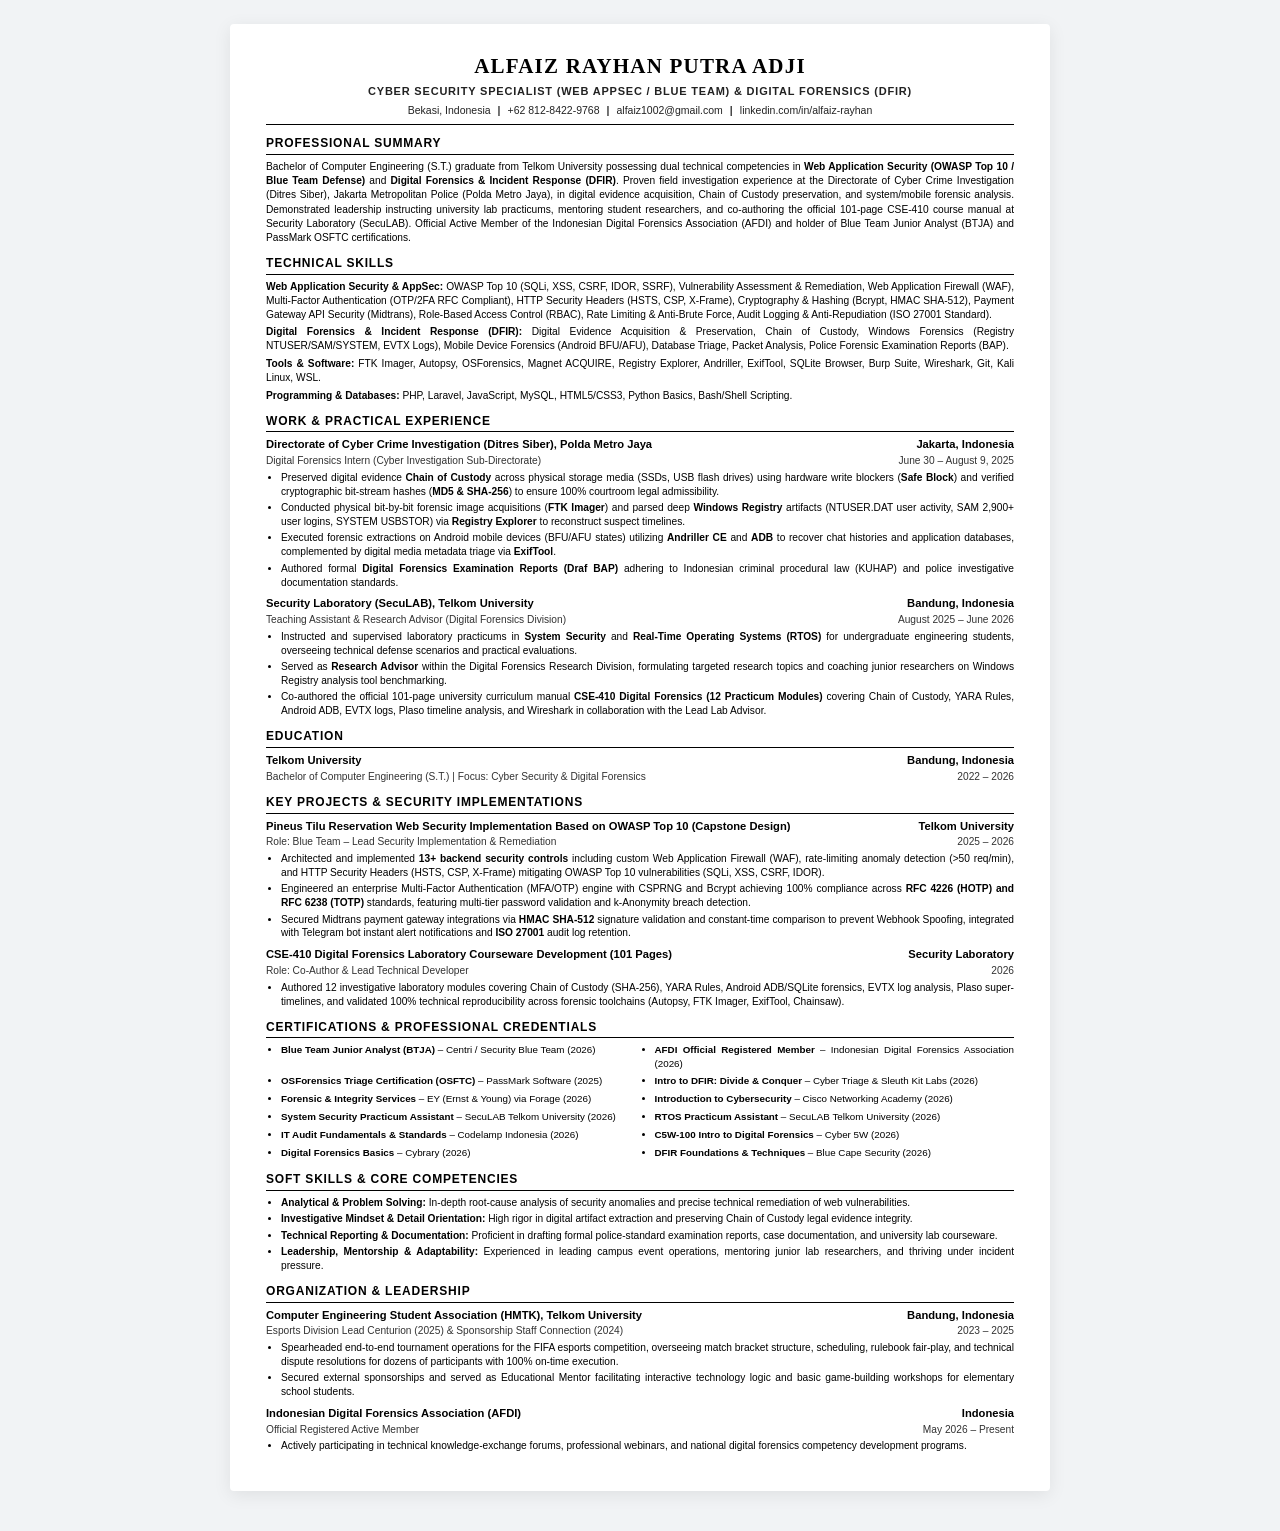
==== commit 84568c5a: "feat: Optimize ATS Resume into high-converting 2-page standard with action-driven XYZ metrics and re" ====
--- a/cv_alfaiz_rayhan.html
+++ b/cv_alfaiz_rayhan.html
@@ -3,7 +3,7 @@
 <head>
   <meta charset="UTF-8">
   <meta name="viewport" content="width=device-width, initial-scale=1.0">
-  <meta name="description" content="Resume ATS of Alfaiz Rayhan Putra Adji - Cyber Security, Digital Forensics & Incident Response Specialist">
+  <meta name="description" content="Resume ATS Alfaiz Rayhan Putra Adji - Cyber Security Specialist, Digital Forensics (DFIR) & Incident Response">
   <meta name="author" content="Alfaiz Rayhan Putra Adji">
   <title>Resume ATS - Alfaiz Rayhan Putra Adji</title>
   <style>
@@ -15,14 +15,14 @@
     }
 
     html {
-      font-size: 14px;
+      font-size: 13.5px;
       background-color: #f1f3f5;
     }
 
     body {
       font-family: Arial, "Helvetica Neue", Helvetica, sans-serif;
       color: #000000;
-      line-height: 1.45;
+      line-height: 1.4;
       background-color: #f1f3f5;
       padding: 24px 0 40px;
     }
@@ -31,7 +31,7 @@
       max-width: 820px;
       margin: 0 auto;
       background-color: #ffffff;
-      padding: 38px 46px;
+      padding: 28px 36px;
       box-shadow: 0 4px 18px rgba(0, 0, 0, 0.08);
       border-radius: 4px;
     }
@@ -39,23 +39,32 @@
     /* Header Section */
     header {
       text-align: center;
-      margin-bottom: 14px;
+      margin-bottom: 10px;
       border-bottom: 1.5px solid #000000;
-      padding-bottom: 10px;
+      padding-bottom: 7px;
     }
 
     h1 {
       font-family: Georgia, "Times New Roman", Times, serif;
-      font-size: 24px;
+      font-size: 21px;
       font-weight: bold;
       color: #000000;
       letter-spacing: 1.2px;
       text-transform: uppercase;
-      margin-bottom: 5px;
+      margin-bottom: 3px;
+    }
+
+    .subtitle {
+      font-size: 11px;
+      font-weight: bold;
+      color: #222222;
+      text-transform: uppercase;
+      letter-spacing: 0.8px;
+      margin-bottom: 3px;
     }
 
     .contact-info {
-      font-size: 12.5px;
+      font-size: 10.5px;
       color: #222222;
       line-height: 1.4;
       text-align: center !important;
@@ -64,6 +73,7 @@
       align-items: center;
       flex-wrap: wrap;
       margin: 0 auto;
+      gap: 2px;
     }
 
     .contact-info span {
@@ -80,96 +90,105 @@
     }
 
     .contact-info .separator {
-      margin: 0 6px;
+      margin: 0 5px;
       color: #333333;
       font-weight: bold;
     }
 
     /* Section Styles */
     section {
-      margin-bottom: 14px;
+      margin-bottom: 10px;
     }
 
     h2 {
-      font-size: 13.5px;
+      font-size: 12px;
       font-weight: bold;
       text-transform: uppercase;
       letter-spacing: 0.8px;
       color: #000000;
-      border-bottom: 1.2px solid #333333;
+      border-bottom: 1.2px solid #000000;
       padding-bottom: 2px;
-      margin-bottom: 8px;
-    }
-
-    h3 {
-      font-size: 13px;
+      margin-bottom: 5px;
+      page-break-after: avoid !important;
+      break-after: avoid !important;
+    }
+
+    /* Item Block */
+    .exp-item {
+      margin-bottom: 7px;
+      page-break-inside: avoid;
+      break-inside: avoid;
+    }
+
+    .exp-header {
+      display: flex;
+      justify-content: space-between;
+      font-size: 11.2px;
       font-weight: bold;
       color: #000000;
+      margin-bottom: 1px;
+    }
+
+    .exp-sub {
+      display: flex;
+      justify-content: space-between;
+      font-size: 10.2px;
+      color: #333333;
+      font-weight: 500;
+      margin-bottom: 2.5px;
+    }
+
+    p {
+      font-size: 10.2px;
+      text-align: justify;
+      line-height: 1.38;
+      color: #000000;
+    }
+
+    ul {
+      margin-left: 15px;
+      margin-top: 2px;
+    }
+
+    li {
+      font-size: 10.2px;
+      line-height: 1.36;
+      margin-bottom: 2.5px;
+      color: #000000;
+      text-align: justify;
+    }
+
+    li strong {
+      color: #000000;
+    }
+
+    /* Grid Certifications 2 Columns */
+    .cert-grid {
+      display: grid;
+      grid-template-columns: 1fr 1fr;
+      gap: 2.5px 14px;
+      margin-left: 15px;
+    }
+
+    .cert-grid li {
       margin-bottom: 2px;
-    }
-
-    p {
-      font-size: 12.5px;
-      color: #1a1a1a;
-      line-height: 1.42;
+      font-size: 9.8px;
+    }
+
+    .skills-list p {
+      font-size: 10.2px;
+      line-height: 1.38;
+      margin-bottom: 3.5px;
       text-align: justify;
     }
 
-    .sub-head {
-      font-size: 12px;
-      font-style: italic;
-      color: #444444;
-      margin-bottom: 4px;
-    }
-
-    /* Lists */
-    ul {
-      list-style-type: disc;
-      margin-left: 18px;
-      margin-top: 3px;
-      margin-bottom: 6px;
-    }
-
-    li {
-      font-size: 12.4px;
-      color: #1a1a1a;
-      line-height: 1.4;
-      margin-bottom: 3px;
-      text-align: justify;
-    }
-
-    /* Item Containers */
-    .experience-item,
-    .project-item,
-    .education-item {
-      margin-bottom: 11px;
-    }
-
-    .experience-item:last-child,
-    .project-item:last-child,
-    .education-item:last-child {
-      margin-bottom: 0;
-    }
-
-    /* Skills List */
-    .skills-list p {
-      margin-bottom: 4px;
-      font-size: 12.4px;
-      line-height: 1.42;
-      text-align: justify;
-    }
-
-    .skills-list strong {
-      color: #000000;
-    }
-
-    /* Print Styles for ATS & PDF Export */
+    /* Print Styles for ATS & PDF Export (Exactly 2 A4 Pages) */
     @media print {
       html, body {
         background-color: #ffffff;
         padding: 0;
         margin: 0;
-        font-size: 11pt;
+        font-size: 10.5pt;
         -webkit-print-color-adjust: exact;
         print-color-adjust: exact;
       }
@@ -185,80 +204,12 @@
 
       @page {
         size: A4 portrait;
-        margin: 12mm 15mm 12mm 15mm;
+        margin: 11mm 13mm 11mm 13mm;
       }
 
-      header {
-        margin-bottom: 10px;
-        padding-bottom: 6px;
-      }
-
-      h1 {
-        font-size: 19pt;
-        margin-bottom: 3px;
-      }
-
-      .contact-info {
-        font-size: 9.8pt;
-        text-align: center !important;
-        display: flex;
-        justify-content: center;
-        align-items: center;
-        flex-wrap: wrap;
-        margin: 0 auto;
-      }
-
-      section {
-        margin-bottom: 8px;
-      }
-
-      h2 {
-        font-size: 11.5pt;
-        margin-bottom: 5px;
-        padding-bottom: 1.5px;
-        page-break-after: avoid !important;
-        break-after: avoid !important;
-      }
-
-      h3 {
-        font-size: 10.5pt;
-        margin-bottom: 1.5px;
-      }
-
-      .sub-head {
-        font-size: 9.8pt;
-        margin-bottom: 3px;
-      }
-
-      p {
-        font-size: 10pt;
-        line-height: 1.36;
-      }
-
-      .experience-item,
-      .project-item,
-      .education-item {
-        margin-bottom: 8px;
-        page-break-inside: avoid;
-        break-inside: avoid;
-      }
-
-      ul {
-        margin-left: 16px;
-        margin-top: 2px;
-        margin-bottom: 4px;
-      }
-
-      li {
-        font-size: 9.8pt;
-        line-height: 1.35;
-        margin-bottom: 2px;
-      }
-
-      .skills-list p {
-        font-size: 9.8pt;
-        line-height: 1.36;
-        margin-bottom: 3px;
+      .page-break {
+        page-break-before: always;
+        break-before: always;
       }
     }
   </style>
@@ -267,17 +218,18 @@
 
   <main class="cv-container">
     
-    <!-- HEADER / CONTACT INFORMATION -->
+    <!-- ================= PAGE 1 ================= -->
     <header>
       <h1>ALFAIZ RAYHAN PUTRA ADJI</h1>
+      <div class="subtitle">Cyber Security Specialist (Web AppSec / Blue Team) &amp; Digital Forensics (DFIR)</div>
       <p class="contact-info">
         <span>Bekasi, Indonesia</span>
         <span class="separator">|</span>
-        <span>Phone: +62 812-8422-9768</span>
+        <span>+62 812-8422-9768</span>
         <span class="separator">|</span>
-        <span>Email: <a href="mailto:alfaiz1002@gmail.com">alfaiz1002@gmail.com</a></span>
+        <span><a href="mailto:alfaiz1002@gmail.com">alfaiz1002@gmail.com</a></span>
         <span class="separator">|</span>
-        <span>LinkedIn: <a href="https://www.linkedin.com/in/alfaiz-rayhan/" target="_blank" rel="noopener">linkedin.com/in/alfaiz-rayhan</a></span>
+        <span><a href="https://www.linkedin.com/in/alfaiz-rayhan/" target="_blank" rel="noopener">linkedin.com/in/alfaiz-rayhan</a></span>
       </p>
     </header>
 
@@ -285,180 +237,177 @@
     <section>
       <h2>PROFESSIONAL SUMMARY</h2>
       <p>
-        Bachelor of Computer Engineering (S.T.) graduate from Telkom University with technical expertise and practical experience in Cyber Security, Digital Forensics (DFIR), and Web Application Security (OWASP Top 10). Experienced as a Digital Forensics Intern at the Directorate of Cyber Crime Investigation (Ditres Siber), Jakarta Metropolitan Police (Polda Metro Jaya), and a Practicum Assistant and Research Advisor at the Security Laboratory, Telkom University. Experienced in security assessment, vulnerability remediation (Blue Team), and digital forensic incident investigation, and registered as an Official Member of the Indonesian Digital Forensics Association (AFDI).
+        Bachelor of Computer Engineering (S.T.) graduate from Telkom University possessing dual technical competencies in <strong>Web Application Security (OWASP Top 10 / Blue Team Defense)</strong> and <strong>Digital Forensics &amp; Incident Response (DFIR)</strong>. Proven field investigation experience at the Directorate of Cyber Crime Investigation (Ditres Siber), Jakarta Metropolitan Police (Polda Metro Jaya), in digital evidence acquisition, Chain of Custody preservation, and system/mobile forensic analysis. Demonstrated leadership instructing university lab practicums, mentoring student researchers, and co-authoring the official 101-page CSE-410 course manual at Security Laboratory (SecuLAB). Official Active Member of the Indonesian Digital Forensics Association (AFDI) and holder of Blue Team Junior Analyst (BTJA) and PassMark OSFTC certifications.
       </p>
-    </section>
-
-    <!-- WORK EXPERIENCE -->
-    <section>
-      <h2>WORK EXPERIENCE</h2>
-
-      <article class="experience-item">
-        <h3>Digital Forensics Intern – Directorate of Cyber Crime Investigation (Ditres Siber), Jakarta Metropolitan Police</h3>
-        <p class="sub-head">Jakarta, Indonesia | June 30 – August 9, 2025</p>
-        <ul>
-          <li>Enforced strict digital evidence handling and Chain of Custody protocols, deploying Write Blockers (Safe Block) on internal SSDs and USB media to guarantee 0-byte data modification and courtroom legal admissibility.</li>
-          <li>Executed bit-by-bit physical and logical acquisition using FTK Imager, extracting core Windows Registry hives (NTUSER.DAT, SAM, SOFTWARE, SYSTEM) and verifying forensic image integrity via SHA-256 and MD5 hashes.</li>
-          <li>Dissected Windows Registry artifacts using Registry Explorer to uncover user activity: mapped application execution via UserAssist, recent documents via RecentDocs, and historical Wi-Fi SSID access points via SOFTWARE.</li>
-          <li>Investigated user authentication and account anomalies from the SAM hive, analyzing user RID 1001, 2,900+ login events, account creation timestamps, last password change, and failed authentication attempts.</li>
-          <li>Conducted USB forensics on SYSTEM\USBSTOR keys, identifying external storage devices (SanDisk 3.2 Gen1), extracting unique hardware serial numbers, and reconstructing first-installed and last connect/disconnect timelines.</li>
-          <li>Utilized ExifTool (CLI) to analyze hidden document and image metadata (author identity, creation/modification timestamps, application source) to verify document authenticity and detect data tampering.</li>
-          <li>Performed mobile forensics on Android devices following strict triage protocols (airplane mode, stay-awake, USB debugging), analyzing BFU (Before First Unlock) and AFU (After First Unlock) states.</li>
-          <li>Operated Andriller CE 3.6.3 and Android Debug Bridge (ADB Platform-Tools) to extract device telemetry (getprop profiling), linked messaging accounts (WhatsApp, Telegram, Google), and DCIM media evidence without rooting.</li>
-          <li>Drafted official Digital Forensics Examination Reports compliant with police documentation standards and engineered a custom File Hash Generator script for rapid multi-file cryptographic integrity verification.</li>
-        </ul>
-      </article>
-
-      <article class="experience-item">
-        <h3>Practicum Assistant &amp; Research Advisor, Security Laboratory – Telkom University</h3>
-        <p class="sub-head">Bandung, Indonesia | August 2025 – June 2026</p>
-        <ul>
-          <li>Instructed System Security and Operating System practicums for undergraduate Computer Engineering students.</li>
-          <li>Explained technical course materials and guided students through practical hands-on case studies.</li>
-          <li>Assisted in practicum execution, assignment grading, and student academic performance evaluation.</li>
-          <li>Mentored and guided junior students during research execution, supervising a comparative study of three Windows Registry analysis tools in digital forensic investigations.</li>
-          <li>Co-authored and developed the official 101-page CSE-410 Digital Forensics laboratory manual (12 practicum modules) in direct collaboration with the Seculab Advisor Lecturer for the Telkom University curriculum.</li>
-        </ul>
-      </article>
-    </section>
-
-    <!-- EDUCATION -->
-    <section>
-      <h2>EDUCATION</h2>
-      <article class="education-item">
-        <h3>Telkom University</h3>
-        <p class="sub-head">Bachelor of Engineering (S.T.) in Computer Engineering | 2022 – 2026</p>
-      </article>
-      <article class="education-item">
-        <h3>SMA Negeri 2 Kota Bekasi</h3>
-        <p class="sub-head">Science Major (MIPA) | 2019 – 2022</p>
-      </article>
-    </section>
-
-    <!-- CERTIFICATIONS & PROFESSIONAL CREDENTIALS -->
-    <section>
-      <h2>CERTIFICATIONS &amp; PROFESSIONAL CREDENTIALS</h2>
-      <div class="skills-list">
-        <p><strong>Professional &amp; Industry Credentials:</strong></p>
-        <ul>
-          <li>Blue Team Junior Analyst (BTJA) – Centri / Security Blue Team (2026)</li>
-          <li>AFDI Official Registered Member – Indonesian Digital Forensics Association (2026)</li>
-          <li>Intro to DFIR: The Divide and Conquer Process – Cyber Triage &amp; Sleuth Kit Labs (2026)</li>
-          <li>Forensic and Integrity Services Job Simulation – EY (Ernst &amp; Young) via Forage (2026)</li>
-          <li>OSForensics Triage Certification (OSFTC) – PassMark Software (2025)</li>
-          <li>Introduction to Digital Forensics – Security Blue Team (2025)</li>
-          <li>Introduction to Cybersecurity – Cisco Networking Academy (2026)</li>
-        </ul>
-        <p style="margin-top: 6px;"><strong>Technical Training, Academic &amp; Laboratory Appointments:</strong></p>
-        <ul>
-          <li>Practicum Assistant Certificate: System Security – Security Laboratory (SecuLAB), Telkom University (2026)</li>
-          <li>Practicum Assistant Certificate: Real-Time Operating Systems – Security Laboratory (SecuLAB), Telkom University (2026)</li>
-          <li>IT Audit Fundamentals &amp; Professional Standards – Codelamp Indonesia (2026)</li>
-          <li>C5W-100 Introduction to Digital Forensics – Cyber 5W (2026)</li>
-          <li>Digital Forensics Basics – Cybrary (2026)</li>
-          <li>DFIR Foundations &amp; Techniques – Blue Cape Security (2026)</li>
-          <li>Digital Forensics – OpenLearn, The Open University (2025)</li>
-          <li>Information Security &amp; Cryptography – Cyber Academy (2026)</li>
-        </ul>
-      </div>
-    </section>
-
-    <!-- KEY PROJECTS & ACHIEVEMENTS -->
-    <section>
-      <h2>KEY PROJECTS &amp; ACHIEVEMENTS</h2>
-
-      <article class="project-item">
-        <h3>Security Analysis and Implementation for Pineus Tilu Reservation Website Based on OWASP Top 10 (Undergraduate Capstone Design)</h3>
-        <p class="sub-head">Role: Blue Team – Lead Security Implementation &amp; Remediation | Telkom University</p>
-        <ul>
-          <li>Architected and implemented 13+ backend security features including Multi-Factor Authentication (OTP), Role-Based Access Control, Web Application Firewall, and Audit Logging aligned with OWASP Top 10 standards.</li>
-          <li>Implemented 5 HTTP Security Headers (HSTS, X-Frame-Options, X-Content-Type-Options, Referrer-Policy, Permissions-Policy) to mitigate Man-in-the-Middle, Clickjacking, and MIME Sniffing attacks.</li>
-          <li>Built an automated threat detection system for SQL Injection, XSS, IDOR, and Web Scraping vulnerabilities using custom middleware with rate-limit anomaly detection (&gt;50 requests/min).</li>
-          <li>Developed dual-layer password security (backend validation + real-time frontend strength indicator) with k-Anonymity breach detection to prevent compromised password usage.</li>
-          <li>Designed an OTP authentication system utilizing CSPRNG, Bcrypt hashing, 15-minute expiry time, and comparative testing against RFC 4226 (HOTP), RFC 6238 (TOTP), and RFC 6287 (OCRA) standards - achieving 100% compliance with RFC Test Vectors.</li>
-          <li>Conducted performance benchmarking of OTP algorithms (50 iterations + statistical analysis: Mean, Standard Deviation, CV%) as the basis for production deployment decisions.</li>
-          <li>Secured Midtrans payment gateway integration using SHA-512 signature validation, constant-time comparison, and API crossverification to prevent Webhook Spoofing.</li>
-          <li>Built a real-time security alerting system integrated with Telegram Bot for CRITICAL/WARNING incident notifications (Brute Force, SQL Injection, IDOR) equipped with attacker GeoIP tracking.</li>
-          <li>Implemented audit log retention policies compliant with ISO 27001 standards and anti-repudiation principles, protecting active 1–89 day forensic evidence from tampering while restricting pruning only to logs &gt;90 days old via 3-layer automated and manual mechanisms.</li>
-        </ul>
-      </article>
-
-      <article class="project-item">
-        <h3>CSE-410 Digital Forensics Course Curriculum &amp; Laboratory Manual Development (101 Pages)</h3>
-        <p class="sub-head">Role: Co-Author &amp; Lead Technical Developer | Security Laboratory, Telkom University</p>
-        <ul>
-          <li>Co-authored and developed the official 101-page CSE-410 Digital Forensics laboratory manual in direct collaboration with the Seculab Advisor Lecturer for the Telkom University curriculum.</li>
-          <li>Designed 12 practicum modules covering Chain of Custody (SHA-256), YARA Rules, Android ADB/SQLite forensics, EVTX/Linux log analysis, Plaso super-timelines, and Wireshark/Zeek packet analysis.</li>
-          <li>Conducted technical validation on all forensic toolchains (Autopsy, FTK Imager, ExifTool, Chainsaw) to guarantee 100% case study reproducibility.</li>
-        </ul>
-      </article>
     </section>
 
     <!-- TECHNICAL SKILLS -->
     <section>
       <h2>TECHNICAL SKILLS</h2>
       <div class="skills-list">
-        <p><strong>Web Application Security &amp; AppSec:</strong> OWASP Top 10 (SQLi, XSS, CSRF, IDOR, SSRF), Vulnerability Assessment &amp; Remediation, Web Application Firewall (WAF), Multi-Factor Authentication (OTP/2FA RFC Compliant), HTTP Security Headers (HSTS, CSP, X-Frame), Cryptography &amp; Hashing (Bcrypt, HMAC SHA-512), Payment Gateway API Security (Midtrans), Role-Based Access Control (RBAC), Rate Limiting &amp; Anti-Brute Force, Audit Logging (ISO 27001 Standard)</p>
-        <p><strong>Digital Forensics &amp; IR:</strong> Digital Evidence Acquisition &amp; Preservation, Chain of Custody, Windows Forensics, Mobile Device Forensics, Registry &amp; Event Log Analysis, Browser Artifact Analysis, SQL Database Forensics, File System Analysis, Forensic Reporting</p>
-        <p><strong>Tools &amp; Software:</strong> FTK Imager, Autopsy, OSForensics, Magnet ACQUIRE, Registry Explorer, Andriller, SQLite Browser, Burp Suite, Wireshark, Git, Kali Linux, WSL</p>
-        <p><strong>Programming &amp; Databases:</strong> PHP, JavaScript, Laravel, MySQL, HTML5/CSS3, Python Basics</p>
+        <p><strong>Web Application Security &amp; AppSec:</strong> OWASP Top 10 (SQLi, XSS, CSRF, IDOR, SSRF), Vulnerability Assessment &amp; Remediation, Web Application Firewall (WAF), Multi-Factor Authentication (OTP/2FA RFC Compliant), HTTP Security Headers (HSTS, CSP, X-Frame), Cryptography &amp; Hashing (Bcrypt, HMAC SHA-512), Payment Gateway API Security (Midtrans), Role-Based Access Control (RBAC), Rate Limiting &amp; Anti-Brute Force, Audit Logging &amp; Anti-Repudiation (ISO 27001 Standard).</p>
+        <p><strong>Digital Forensics &amp; Incident Response (DFIR):</strong> Digital Evidence Acquisition &amp; Preservation, Chain of Custody, Windows Forensics (Registry NTUSER/SAM/SYSTEM, EVTX Logs), Mobile Device Forensics (Android BFU/AFU), Database Triage, Packet Analysis, Police Forensic Examination Reports (BAP).</p>
+        <p><strong>Tools &amp; Software:</strong> FTK Imager, Autopsy, OSForensics, Magnet ACQUIRE, Registry Explorer, Andriller, ExifTool, SQLite Browser, Burp Suite, Wireshark, Git, Kali Linux, WSL.</p>
+        <p><strong>Programming &amp; Databases:</strong> PHP, Laravel, JavaScript, MySQL, HTML5/CSS3, Python Basics, Bash/Shell Scripting.</p>
       </div>
     </section>
 
-    <!-- SOFT SKILLS -->
-    <section>
-      <h2>SOFT SKILLS</h2>
-      <div class="skills-list">
-        <ul>
-          <li><strong>Analytical &amp; Problem Solving:</strong> In-depth root-cause analysis of security anomalies and precise technical remediation of web vulnerabilities.</li>
-          <li><strong>Investigative Mindset &amp; Detail Orientation:</strong> High rigor in digital artifact extraction and preserving Chain of Custody legal evidence integrity.</li>
-          <li><strong>Technical Reporting &amp; Documentation:</strong> Proficient in drafting formal police-standard examination reports, case documentation, and university lab courseware.</li>
-          <li><strong>Leadership, Mentorship &amp; Adaptability:</strong> Experienced in leading campus event operations, mentoring junior lab researchers, and thriving under incident pressure.</li>
-        </ul>
-      </div>
+    <!-- WORK & PRACTICAL EXPERIENCE -->
+    <section>
+      <h2>WORK &amp; PRACTICAL EXPERIENCE</h2>
+
+      <article class="exp-item">
+        <div class="exp-header">
+          <span>Directorate of Cyber Crime Investigation (Ditres Siber), Polda Metro Jaya</span>
+          <span>Jakarta, Indonesia</span>
+        </div>
+        <div class="exp-sub">
+          <span>Digital Forensics Intern (Cyber Investigation Sub-Directorate)</span>
+          <span>June 30 – August 9, 2025</span>
+        </div>
+        <ul>
+          <li>Preserved digital evidence <strong>Chain of Custody</strong> across physical storage media (SSDs, USB flash drives) using hardware write blockers (<strong>Safe Block</strong>) and verified cryptographic bit-stream hashes (<strong>MD5 &amp; SHA-256</strong>) to ensure 100% courtroom legal admissibility.</li>
+          <li>Conducted physical bit-by-bit forensic image acquisitions (<strong>FTK Imager</strong>) and parsed deep <strong>Windows Registry</strong> artifacts (NTUSER.DAT user activity, SAM 2,900+ user logins, SYSTEM USBSTOR) via <strong>Registry Explorer</strong> to reconstruct suspect timelines.</li>
+          <li>Executed forensic extractions on Android mobile devices (BFU/AFU states) utilizing <strong>Andriller CE</strong> and <strong>ADB</strong> to recover chat histories and application databases, complemented by digital media metadata triage via <strong>ExifTool</strong>.</li>
+          <li>Authored formal <strong>Digital Forensics Examination Reports (Draf BAP)</strong> adhering to Indonesian criminal procedural law (KUHAP) and police investigative documentation standards.</li>
+        </ul>
+      </article>
+
+      <article class="exp-item">
+        <div class="exp-header">
+          <span>Security Laboratory (SecuLAB), Telkom University</span>
+          <span>Bandung, Indonesia</span>
+        </div>
+        <div class="exp-sub">
+          <span>Teaching Assistant &amp; Research Advisor (Digital Forensics Division)</span>
+          <span>August 2025 – June 2026</span>
+        </div>
+        <ul>
+          <li>Instructed and supervised laboratory practicums in <strong>System Security</strong> and <strong>Real-Time Operating Systems (RTOS)</strong> for undergraduate engineering students, overseeing technical defense scenarios and practical evaluations.</li>
+          <li>Served as <strong>Research Advisor</strong> within the Digital Forensics Research Division, formulating targeted research topics and coaching junior researchers on Windows Registry analysis tool benchmarking.</li>
+          <li>Co-authored the official 101-page university curriculum manual <strong>CSE-410 Digital Forensics (12 Practicum Modules)</strong> covering Chain of Custody, YARA Rules, Android ADB, EVTX logs, Plaso timeline analysis, and Wireshark in collaboration with the Lead Lab Advisor.</li>
+        </ul>
+      </article>
+    </section>
+
+    <!-- EDUCATION -->
+    <section>
+      <h2>EDUCATION</h2>
+      <article class="exp-item" style="margin-bottom: 2px;">
+        <div class="exp-header">
+          <span>Telkom University</span>
+          <span>Bandung, Indonesia</span>
+        </div>
+        <div class="exp-sub">
+          <span>Bachelor of Computer Engineering (S.T.) | Focus: Cyber Security &amp; Digital Forensics</span>
+          <span>2022 – 2026</span>
+        </div>
+      </article>
+    </section>
+
+    <!-- PAGE BREAK EXPLICIT TO PAGE 2 -->
+    <div class="page-break"></div>
+
+    <!-- ================= PAGE 2 ================= -->
+    <!-- KEY PROJECTS & SECURITY IMPLEMENTATIONS -->
+    <section style="margin-top: 4px;">
+      <h2>KEY PROJECTS &amp; SECURITY IMPLEMENTATIONS</h2>
+
+      <article class="exp-item">
+        <div class="exp-header">
+          <span>Pineus Tilu Reservation Web Security Implementation Based on OWASP Top 10 (Capstone Design)</span>
+          <span>Telkom University</span>
+        </div>
+        <div class="exp-sub">
+          <span>Role: Blue Team – Lead Security Implementation &amp; Remediation</span>
+          <span>2025 – 2026</span>
+        </div>
+        <ul>
+          <li>Architected and implemented <strong>13+ backend security controls</strong> including custom Web Application Firewall (WAF), rate-limiting anomaly detection (&gt;50 req/min), and HTTP Security Headers (HSTS, CSP, X-Frame) mitigating OWASP Top 10 vulnerabilities (SQLi, XSS, CSRF, IDOR).</li>
+          <li>Engineered an enterprise Multi-Factor Authentication (MFA/OTP) engine with CSPRNG and Bcrypt achieving 100% compliance across <strong>RFC 4226 (HOTP) and RFC 6238 (TOTP)</strong> standards, featuring multi-tier password validation and k-Anonymity breach detection.</li>
+          <li>Secured Midtrans payment gateway integrations via <strong>HMAC SHA-512</strong> signature validation and constant-time comparison to prevent Webhook Spoofing, integrated with Telegram bot instant alert notifications and <strong>ISO 27001</strong> audit log retention.</li>
+        </ul>
+      </article>
+
+      <article class="exp-item">
+        <div class="exp-header">
+          <span>CSE-410 Digital Forensics Laboratory Courseware Development (101 Pages)</span>
+          <span>Security Laboratory</span>
+        </div>
+        <div class="exp-sub">
+          <span>Role: Co-Author &amp; Lead Technical Developer</span>
+          <span>2026</span>
+        </div>
+        <ul>
+          <li>Authored 12 investigative laboratory modules covering Chain of Custody (SHA-256), YARA Rules, Android ADB/SQLite forensics, EVTX log analysis, Plaso super-timelines, and validated 100% technical reproducibility across forensic toolchains (Autopsy, FTK Imager, ExifTool, Chainsaw).</li>
+        </ul>
+      </article>
+    </section>
+
+    <!-- CERTIFICATIONS & PROFESSIONAL CREDENTIALS -->
+    <section>
+      <h2>CERTIFICATIONS &amp; PROFESSIONAL CREDENTIALS</h2>
+      <ul class="cert-grid">
+        <li><strong>Blue Team Junior Analyst (BTJA)</strong> – Centri / Security Blue Team (2026)</li>
+        <li><strong>AFDI Official Registered Member</strong> – Indonesian Digital Forensics Association (2026)</li>
+        <li><strong>OSForensics Triage Certification (OSFTC)</strong> – PassMark Software (2025)</li>
+        <li><strong>Intro to DFIR: Divide &amp; Conquer</strong> – Cyber Triage &amp; Sleuth Kit Labs (2026)</li>
+        <li><strong>Forensic &amp; Integrity Services</strong> – EY (Ernst &amp; Young) via Forage (2026)</li>
+        <li><strong>Introduction to Cybersecurity</strong> – Cisco Networking Academy (2026)</li>
+        <li><strong>System Security Practicum Assistant</strong> – SecuLAB Telkom University (2026)</li>
+        <li><strong>RTOS Practicum Assistant</strong> – SecuLAB Telkom University (2026)</li>
+        <li><strong>IT Audit Fundamentals &amp; Standards</strong> – Codelamp Indonesia (2026)</li>
+        <li><strong>C5W-100 Intro to Digital Forensics</strong> – Cyber 5W (2026)</li>
+        <li><strong>Digital Forensics Basics</strong> – Cybrary (2026)</li>
+        <li><strong>DFIR Foundations &amp; Techniques</strong> – Blue Cape Security (2026)</li>
+      </ul>
+    </section>
+
+    <!-- SOFT SKILLS & CORE COMPETENCIES -->
+    <section>
+      <h2>SOFT SKILLS &amp; CORE COMPETENCIES</h2>
+      <ul>
+        <li><strong>Analytical &amp; Problem Solving:</strong> In-depth root-cause analysis of security anomalies and precise technical remediation of web vulnerabilities.</li>
+        <li><strong>Investigative Mindset &amp; Detail Orientation:</strong> High rigor in digital artifact extraction and preserving Chain of Custody legal evidence integrity.</li>
+        <li><strong>Technical Reporting &amp; Documentation:</strong> Proficient in drafting formal police-standard examination reports, case documentation, and university lab courseware.</li>
+        <li><strong>Leadership, Mentorship &amp; Adaptability:</strong> Experienced in leading campus event operations, mentoring junior lab researchers, and thriving under incident pressure.</li>
+      </ul>
     </section>
 
     <!-- ORGANIZATION & LEADERSHIP -->
     <section>
       <h2>ORGANIZATION &amp; LEADERSHIP</h2>
-
-      <article class="experience-item">
-        <h3>Centurion HMTK – Esports Division Lead (FIFA Tournament)</h3>
-        <p class="sub-head">Computer Engineering Student Association (HMTK), Telkom University | April 25 – May 2025</p>
-        <ul>
-          <li>Spearheaded end-to-end tournament operations for the FIFA esports competition, overseeing match bracket structure, scheduling, and participant polling systems.</li>
-          <li>Formulated competition guidelines, fair-play rulebooks, and technical dispute resolution protocols to maintain competitive integrity.</li>
-          <li>Managed multi-stage match schedules and coordinated dozens of participants, achieving 100% on-time and incident-free tournament execution.</li>
-        </ul>
-      </article>
-
-      <article class="experience-item">
-        <h3>Connection HMTK – Sponsorship &amp; Community Outreach Staff</h3>
-        <p class="sub-head">Computer Engineering Student Association (HMTK), Telkom University | December 2023 – October 2024</p>
-        <ul>
-          <li>Conducted partnership prospecting and sponsor fundraising for the department's main annual event.</li>
-          <li>Acted as a responsive cross-divisional coordinator supporting event logistics, operational workflow, and execution across multiple committees.</li>
-          <li>Served as Educational Moderator &amp; Interactive Mentor for 3rd-grade elementary students, facilitating basic technology logic learning sessions and educational game creation.</li>
-        </ul>
-      </article>
-
-      <article class="experience-item">
-        <h3>Indonesian Digital Forensics Association (AFDI)</h3>
-        <p class="sub-head">Official Registered Member | May 2026 – Present</p>
-        <ul>
-          <li>Active registered member participating in professional seminars, webinars, and competency development activities in Digital Forensics.</li>
+      <article class="exp-item">
+        <div class="exp-header">
+          <span>Computer Engineering Student Association (HMTK), Telkom University</span>
+          <span>Bandung, Indonesia</span>
+        </div>
+        <div class="exp-sub">
+          <span>Esports Division Lead Centurion (2025) &amp; Sponsorship Staff Connection (2024)</span>
+          <span>2023 – 2025</span>
+        </div>
+        <ul>
+          <li>Spearheaded end-to-end tournament operations for the FIFA esports competition, overseeing match bracket structure, scheduling, rulebook fair-play, and technical dispute resolutions for dozens of participants with 100% on-time execution.</li>
+          <li>Secured external sponsorships and served as Educational Mentor facilitating interactive technology logic and basic game-building workshops for elementary school students.</li>
+        </ul>
+      </article>
+
+      <article class="exp-item">
+        <div class="exp-header">
+          <span>Indonesian Digital Forensics Association (AFDI)</span>
+          <span>Indonesia</span>
+        </div>
+        <div class="exp-sub">
+          <span>Official Registered Active Member</span>
+          <span>May 2026 – Present</span>
+        </div>
+        <ul>
+          <li>Actively participating in technical knowledge-exchange forums, professional webinars, and national digital forensics competency development programs.</li>
         </ul>
       </article>
     </section>
 
   </main>
 
-  <script>
-    if (window.location.search.includes('print=true') || window.location.search.includes('download=true')) {
-      window.addEventListener('load', () => {
-        setTimeout(() => { window.print(); }, 300);
-      });
-    }
-  </script>
 </body>
 </html>
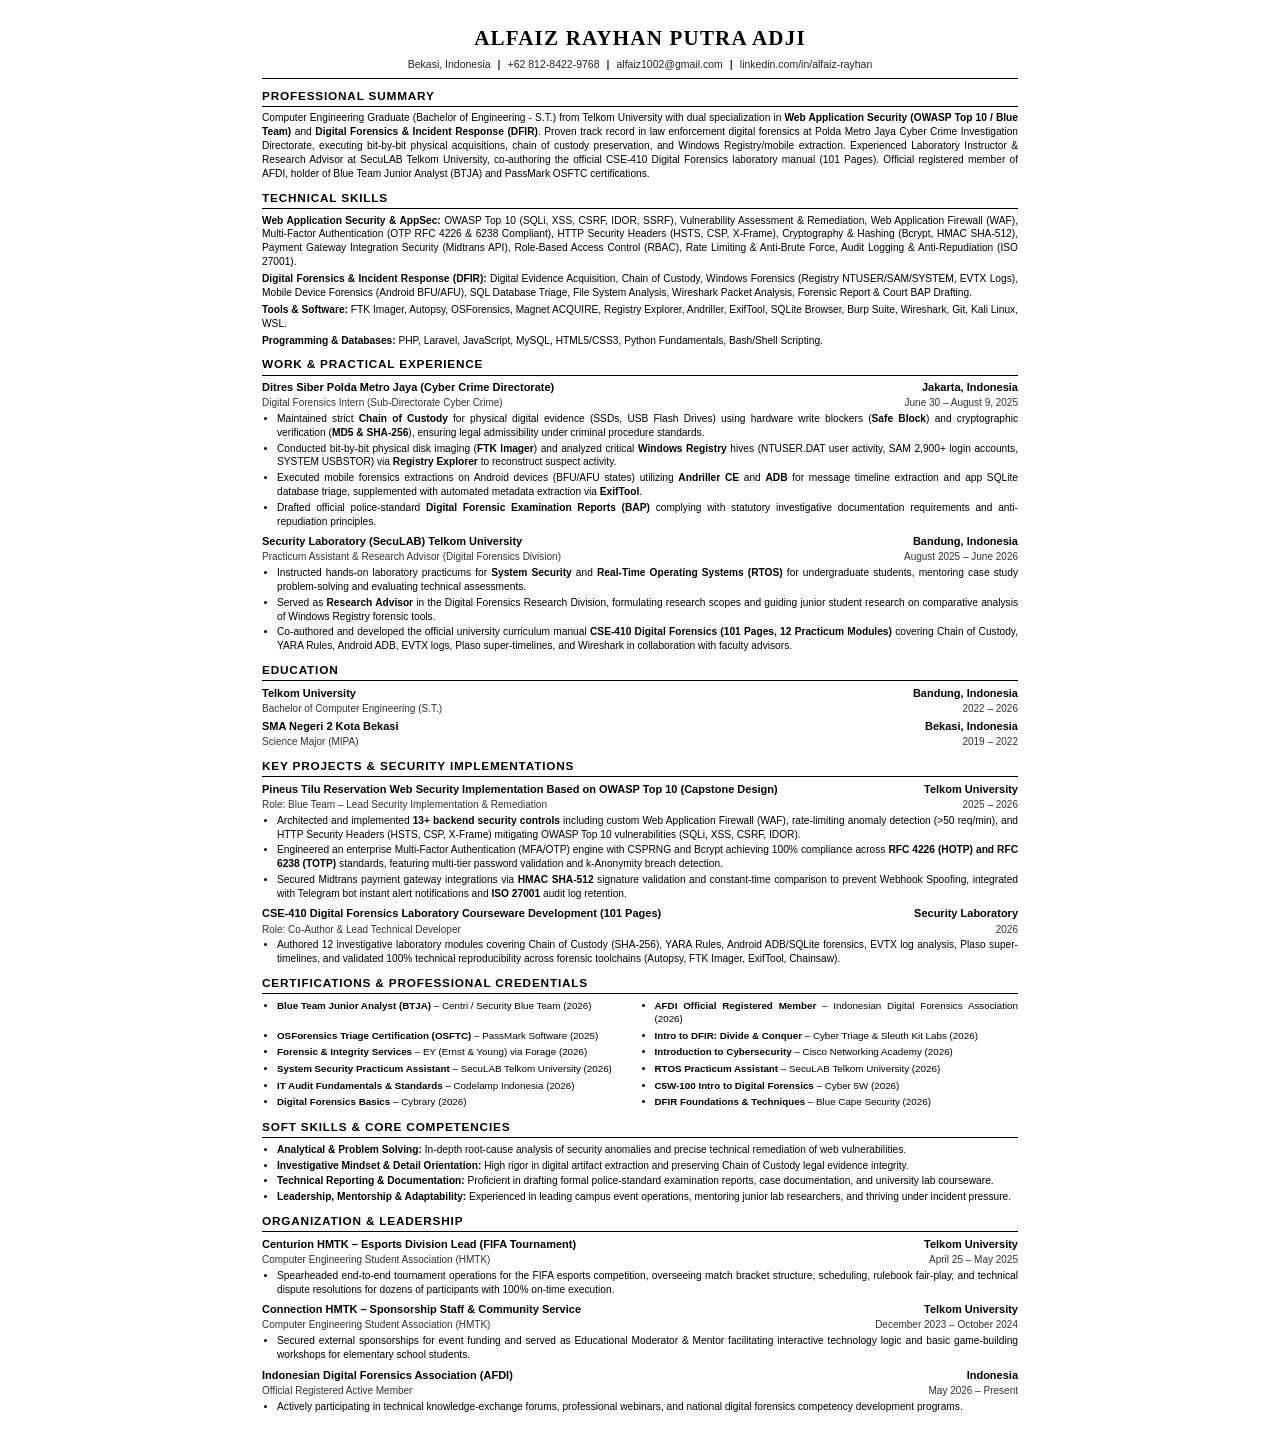
==== commit e220e1b7: "feat: Refine ATS header, streamline education with SMA 2 Bekasi, split HMTK organizations, and regen" ====
--- a/cv_alfaiz_rayhan.html
+++ b/cv_alfaiz_rayhan.html
@@ -3,47 +3,30 @@
 <head>
   <meta charset="UTF-8">
   <meta name="viewport" content="width=device-width, initial-scale=1.0">
-  <meta name="description" content="Resume ATS Alfaiz Rayhan Putra Adji - Cyber Security Specialist, Digital Forensics (DFIR) & Incident Response">
-  <meta name="author" content="Alfaiz Rayhan Putra Adji">
   <title>Resume ATS - Alfaiz Rayhan Putra Adji</title>
   <style>
-    /* Reset & Base Styles */
-    * {
-      box-sizing: border-box;
-      margin: 0;
-      padding: 0;
-    }
-
-    html {
-      font-size: 13.5px;
-      background-color: #f1f3f5;
-    }
-
+    * { box-sizing: border-box; margin: 0; padding: 0; }
+    html { font-size: 13.5px; background: #ffffff; }
     body {
       font-family: Arial, "Helvetica Neue", Helvetica, sans-serif;
       color: #000000;
-      line-height: 1.4;
-      background-color: #f1f3f5;
-      padding: 24px 0 40px;
-    }
-
+      line-height: 1.38;
+      background: #ffffff;
+      padding: 0;
+      margin: 0;
+    }
     .cv-container {
       max-width: 820px;
       margin: 0 auto;
-      background-color: #ffffff;
-      padding: 28px 36px;
-      box-shadow: 0 4px 18px rgba(0, 0, 0, 0.08);
-      border-radius: 4px;
-    }
-
-    /* Header Section */
+      padding: 24px 32px;
+      background: #ffffff;
+    }
     header {
       text-align: center;
-      margin-bottom: 10px;
+      margin-bottom: 9px;
       border-bottom: 1.5px solid #000000;
-      padding-bottom: 7px;
-    }
-
+      padding-bottom: 6px;
+    }
     h1 {
       font-family: Georgia, "Times New Roman", Times, serif;
       font-size: 21px;
@@ -51,18 +34,8 @@
       color: #000000;
       letter-spacing: 1.2px;
       text-transform: uppercase;
-      margin-bottom: 3px;
-    }
-
-    .subtitle {
-      font-size: 11px;
-      font-weight: bold;
-      color: #222222;
-      text-transform: uppercase;
-      letter-spacing: 0.8px;
-      margin-bottom: 3px;
-    }
-
+      margin-bottom: 4px;
+    }
     .contact-info {
       font-size: 10.5px;
       color: #222222;
@@ -75,114 +48,60 @@
       margin: 0 auto;
       gap: 2px;
     }
-
-    .contact-info span {
-      display: inline-block;
-    }
-
-    .contact-info a {
-      color: inherit;
-      text-decoration: none;
-    }
-
-    .contact-info a:hover {
-      text-decoration: underline;
-    }
-
-    .contact-info .separator {
-      margin: 0 5px;
-      color: #333333;
-      font-weight: bold;
-    }
-
-    /* Section Styles */
-    section {
-      margin-bottom: 10px;
-    }
-
+    .contact-info span { display: inline-block; }
+    .contact-info a { color: inherit; text-decoration: none; }
+    .contact-info .separator { margin: 0 5px; color: #333333; font-weight: bold; }
+    
+    section { margin-bottom: 9px; }
     h2 {
-      font-size: 12px;
+      font-size: 11.8px;
       font-weight: bold;
       text-transform: uppercase;
       letter-spacing: 0.8px;
       color: #000000;
       border-bottom: 1.2px solid #000000;
       padding-bottom: 2px;
-      margin-bottom: 5px;
+      margin-bottom: 4.5px;
       page-break-after: avoid !important;
       break-after: avoid !important;
     }
-
-    /* Item Block */
-    .exp-item {
-      margin-bottom: 7px;
-      page-break-inside: avoid;
-      break-inside: avoid;
-    }
-
+    .exp-item { margin-bottom: 6px; page-break-inside: avoid; break-inside: avoid; }
     .exp-header {
       display: flex;
       justify-content: space-between;
-      font-size: 11.2px;
+      font-size: 11px;
       font-weight: bold;
       color: #000000;
       margin-bottom: 1px;
     }
-
     .exp-sub {
       display: flex;
       justify-content: space-between;
-      font-size: 10.2px;
+      font-size: 10px;
       color: #333333;
       font-weight: 500;
-      margin-bottom: 2.5px;
-    }
-
-    p {
-      font-size: 10.2px;
-      text-align: justify;
-      line-height: 1.38;
-      color: #000000;
-    }
-
-    ul {
-      margin-left: 15px;
-      margin-top: 2px;
-    }
-
-    li {
-      font-size: 10.2px;
-      line-height: 1.36;
-      margin-bottom: 2.5px;
-      color: #000000;
-      text-align: justify;
-    }
-
-    li strong {
-      color: #000000;
-    }
-
-    /* Grid Certifications 2 Columns */
+      margin-bottom: 2px;
+    }
+    p { font-size: 10.2px; text-align: justify; line-height: 1.36; color: #000000; }
+    ul { margin-left: 15px; margin-top: 1.5px; }
+    li { font-size: 10.2px; line-height: 1.35; margin-bottom: 2px; color: #000000; text-align: justify; }
+    li strong { color: #000000; }
+    
     .cert-grid {
       display: grid;
       grid-template-columns: 1fr 1fr;
-      gap: 2.5px 14px;
+      gap: 2px 14px;
       margin-left: 15px;
     }
-
-    .cert-grid li {
-      margin-bottom: 2px;
-      font-size: 9.8px;
-    }
+    .cert-grid li { margin-bottom: 1.5px; font-size: 9.8px; }
 
     .skills-list p {
       font-size: 10.2px;
-      line-height: 1.38;
-      margin-bottom: 3.5px;
+      line-height: 1.36;
+      margin-bottom: 3px;
       text-align: justify;
     }
 
-    /* Print Styles for ATS & PDF Export (Exactly 2 A4 Pages) */
     @media print {
       html, body {
         background-color: #ffffff;
@@ -192,36 +111,20 @@
         -webkit-print-color-adjust: exact;
         print-color-adjust: exact;
       }
-
-      .cv-container {
-        max-width: 100%;
-        width: 100%;
-        padding: 0;
-        margin: 0;
-        box-shadow: none;
-        border-radius: 0;
-      }
-
+      .cv-container { max-width: 100%; width: 100%; padding: 0; margin: 0; }
       @page {
         size: A4 portrait;
-        margin: 11mm 13mm 11mm 13mm;
+        margin: 10.5mm 12.5mm 10.5mm 12.5mm;
       }
-
-      .page-break {
-        page-break-before: always;
-        break-before: always;
-      }
+      .page-break { page-break-before: always; break-before: always; }
     }
   </style>
 </head>
 <body>
-
   <main class="cv-container">
-    
     <!-- ================= PAGE 1 ================= -->
     <header>
       <h1>ALFAIZ RAYHAN PUTRA ADJI</h1>
-      <div class="subtitle">Cyber Security Specialist (Web AppSec / Blue Team) &amp; Digital Forensics (DFIR)</div>
       <p class="contact-info">
         <span>Bekasi, Indonesia</span>
         <span class="separator">|</span>
@@ -237,7 +140,7 @@
     <section>
       <h2>PROFESSIONAL SUMMARY</h2>
       <p>
-        Bachelor of Computer Engineering (S.T.) graduate from Telkom University possessing dual technical competencies in <strong>Web Application Security (OWASP Top 10 / Blue Team Defense)</strong> and <strong>Digital Forensics &amp; Incident Response (DFIR)</strong>. Proven field investigation experience at the Directorate of Cyber Crime Investigation (Ditres Siber), Jakarta Metropolitan Police (Polda Metro Jaya), in digital evidence acquisition, Chain of Custody preservation, and system/mobile forensic analysis. Demonstrated leadership instructing university lab practicums, mentoring student researchers, and co-authoring the official 101-page CSE-410 course manual at Security Laboratory (SecuLAB). Official Active Member of the Indonesian Digital Forensics Association (AFDI) and holder of Blue Team Junior Analyst (BTJA) and PassMark OSFTC certifications.
+        Computer Engineering Graduate (Bachelor of Engineering - S.T.) from Telkom University with dual specialization in <strong>Web Application Security (OWASP Top 10 / Blue Team)</strong> and <strong>Digital Forensics &amp; Incident Response (DFIR)</strong>. Proven track record in law enforcement digital forensics at Polda Metro Jaya Cyber Crime Investigation Directorate, executing bit-by-bit physical acquisitions, chain of custody preservation, and Windows Registry/mobile extraction. Experienced Laboratory Instructor &amp; Research Advisor at SecuLAB Telkom University, co-authoring the official CSE-410 Digital Forensics laboratory manual (101 Pages). Official registered member of AFDI, holder of Blue Team Junior Analyst (BTJA) and PassMark OSFTC certifications.
       </p>
     </section>
 
@@ -245,10 +148,10 @@
     <section>
       <h2>TECHNICAL SKILLS</h2>
       <div class="skills-list">
-        <p><strong>Web Application Security &amp; AppSec:</strong> OWASP Top 10 (SQLi, XSS, CSRF, IDOR, SSRF), Vulnerability Assessment &amp; Remediation, Web Application Firewall (WAF), Multi-Factor Authentication (OTP/2FA RFC Compliant), HTTP Security Headers (HSTS, CSP, X-Frame), Cryptography &amp; Hashing (Bcrypt, HMAC SHA-512), Payment Gateway API Security (Midtrans), Role-Based Access Control (RBAC), Rate Limiting &amp; Anti-Brute Force, Audit Logging &amp; Anti-Repudiation (ISO 27001 Standard).</p>
-        <p><strong>Digital Forensics &amp; Incident Response (DFIR):</strong> Digital Evidence Acquisition &amp; Preservation, Chain of Custody, Windows Forensics (Registry NTUSER/SAM/SYSTEM, EVTX Logs), Mobile Device Forensics (Android BFU/AFU), Database Triage, Packet Analysis, Police Forensic Examination Reports (BAP).</p>
+        <p><strong>Web Application Security &amp; AppSec:</strong> OWASP Top 10 (SQLi, XSS, CSRF, IDOR, SSRF), Vulnerability Assessment &amp; Remediation, Web Application Firewall (WAF), Multi-Factor Authentication (OTP RFC 4226 &amp; 6238 Compliant), HTTP Security Headers (HSTS, CSP, X-Frame), Cryptography &amp; Hashing (Bcrypt, HMAC SHA-512), Payment Gateway Integration Security (Midtrans API), Role-Based Access Control (RBAC), Rate Limiting &amp; Anti-Brute Force, Audit Logging &amp; Anti-Repudiation (ISO 27001).</p>
+        <p><strong>Digital Forensics &amp; Incident Response (DFIR):</strong> Digital Evidence Acquisition, Chain of Custody, Windows Forensics (Registry NTUSER/SAM/SYSTEM, EVTX Logs), Mobile Device Forensics (Android BFU/AFU), SQL Database Triage, File System Analysis, Wireshark Packet Analysis, Forensic Report &amp; Court BAP Drafting.</p>
         <p><strong>Tools &amp; Software:</strong> FTK Imager, Autopsy, OSForensics, Magnet ACQUIRE, Registry Explorer, Andriller, ExifTool, SQLite Browser, Burp Suite, Wireshark, Git, Kali Linux, WSL.</p>
-        <p><strong>Programming &amp; Databases:</strong> PHP, Laravel, JavaScript, MySQL, HTML5/CSS3, Python Basics, Bash/Shell Scripting.</p>
+        <p><strong>Programming &amp; Databases:</strong> PHP, Laravel, JavaScript, MySQL, HTML5/CSS3, Python Fundamentals, Bash/Shell Scripting.</p>
       </div>
     </section>
 
@@ -258,34 +161,34 @@
 
       <article class="exp-item">
         <div class="exp-header">
-          <span>Directorate of Cyber Crime Investigation (Ditres Siber), Polda Metro Jaya</span>
+          <span>Ditres Siber Polda Metro Jaya (Cyber Crime Directorate)</span>
           <span>Jakarta, Indonesia</span>
         </div>
         <div class="exp-sub">
-          <span>Digital Forensics Intern (Cyber Investigation Sub-Directorate)</span>
+          <span>Digital Forensics Intern (Sub-Directorate Cyber Crime)</span>
           <span>June 30 – August 9, 2025</span>
         </div>
         <ul>
-          <li>Preserved digital evidence <strong>Chain of Custody</strong> across physical storage media (SSDs, USB flash drives) using hardware write blockers (<strong>Safe Block</strong>) and verified cryptographic bit-stream hashes (<strong>MD5 &amp; SHA-256</strong>) to ensure 100% courtroom legal admissibility.</li>
-          <li>Conducted physical bit-by-bit forensic image acquisitions (<strong>FTK Imager</strong>) and parsed deep <strong>Windows Registry</strong> artifacts (NTUSER.DAT user activity, SAM 2,900+ user logins, SYSTEM USBSTOR) via <strong>Registry Explorer</strong> to reconstruct suspect timelines.</li>
-          <li>Executed forensic extractions on Android mobile devices (BFU/AFU states) utilizing <strong>Andriller CE</strong> and <strong>ADB</strong> to recover chat histories and application databases, complemented by digital media metadata triage via <strong>ExifTool</strong>.</li>
-          <li>Authored formal <strong>Digital Forensics Examination Reports (Draf BAP)</strong> adhering to Indonesian criminal procedural law (KUHAP) and police investigative documentation standards.</li>
-        </ul>
-      </article>
-
-      <article class="exp-item">
-        <div class="exp-header">
-          <span>Security Laboratory (SecuLAB), Telkom University</span>
+          <li>Maintained strict <strong>Chain of Custody</strong> for physical digital evidence (SSDs, USB Flash Drives) using hardware write blockers (<strong>Safe Block</strong>) and cryptographic verification (<strong>MD5 &amp; SHA-256</strong>), ensuring legal admissibility under criminal procedure standards.</li>
+          <li>Conducted bit-by-bit physical disk imaging (<strong>FTK Imager</strong>) and analyzed critical <strong>Windows Registry</strong> hives (NTUSER.DAT user activity, SAM 2,900+ login accounts, SYSTEM USBSTOR) via <strong>Registry Explorer</strong> to reconstruct suspect activity.</li>
+          <li>Executed mobile forensics extractions on Android devices (BFU/AFU states) utilizing <strong>Andriller CE</strong> and <strong>ADB</strong> for message timeline extraction and app SQLite database triage, supplemented with automated metadata extraction via <strong>ExifTool</strong>.</li>
+          <li>Drafted official police-standard <strong>Digital Forensic Examination Reports (BAP)</strong> complying with statutory investigative documentation requirements and anti-repudiation principles.</li>
+        </ul>
+      </article>
+
+      <article class="exp-item">
+        <div class="exp-header">
+          <span>Security Laboratory (SecuLAB) Telkom University</span>
           <span>Bandung, Indonesia</span>
         </div>
         <div class="exp-sub">
-          <span>Teaching Assistant &amp; Research Advisor (Digital Forensics Division)</span>
+          <span>Practicum Assistant &amp; Research Advisor (Digital Forensics Division)</span>
           <span>August 2025 – June 2026</span>
         </div>
         <ul>
-          <li>Instructed and supervised laboratory practicums in <strong>System Security</strong> and <strong>Real-Time Operating Systems (RTOS)</strong> for undergraduate engineering students, overseeing technical defense scenarios and practical evaluations.</li>
-          <li>Served as <strong>Research Advisor</strong> within the Digital Forensics Research Division, formulating targeted research topics and coaching junior researchers on Windows Registry analysis tool benchmarking.</li>
-          <li>Co-authored the official 101-page university curriculum manual <strong>CSE-410 Digital Forensics (12 Practicum Modules)</strong> covering Chain of Custody, YARA Rules, Android ADB, EVTX logs, Plaso timeline analysis, and Wireshark in collaboration with the Lead Lab Advisor.</li>
+          <li>Instructed hands-on laboratory practicums for <strong>System Security</strong> and <strong>Real-Time Operating Systems (RTOS)</strong> for undergraduate students, mentoring case study problem-solving and evaluating technical assessments.</li>
+          <li>Served as <strong>Research Advisor</strong> in the Digital Forensics Research Division, formulating research scopes and guiding junior student research on comparative analysis of Windows Registry forensic tools.</li>
+          <li>Co-authored and developed the official university curriculum manual <strong>CSE-410 Digital Forensics (101 Pages, 12 Practicum Modules)</strong> covering Chain of Custody, YARA Rules, Android ADB, EVTX logs, Plaso super-timelines, and Wireshark in collaboration with faculty advisors.</li>
         </ul>
       </article>
     </section>
@@ -293,14 +196,24 @@
     <!-- EDUCATION -->
     <section>
       <h2>EDUCATION</h2>
-      <article class="exp-item" style="margin-bottom: 2px;">
+      <article class="exp-item" style="margin-bottom: 3.5px;">
         <div class="exp-header">
           <span>Telkom University</span>
           <span>Bandung, Indonesia</span>
         </div>
         <div class="exp-sub">
-          <span>Bachelor of Computer Engineering (S.T.) | Focus: Cyber Security &amp; Digital Forensics</span>
+          <span>Bachelor of Computer Engineering (S.T.)</span>
           <span>2022 – 2026</span>
+        </div>
+      </article>
+      <article class="exp-item" style="margin-bottom: 0;">
+        <div class="exp-header">
+          <span>SMA Negeri 2 Kota Bekasi</span>
+          <span>Bekasi, Indonesia</span>
+        </div>
+        <div class="exp-sub">
+          <span>Science Major (MIPA)</span>
+          <span>2019 – 2022</span>
         </div>
       </article>
     </section>
@@ -310,7 +223,7 @@
 
     <!-- ================= PAGE 2 ================= -->
     <!-- KEY PROJECTS & SECURITY IMPLEMENTATIONS -->
-    <section style="margin-top: 4px;">
+    <section style="margin-top: 3px;">
       <h2>KEY PROJECTS &amp; SECURITY IMPLEMENTATIONS</h2>
 
       <article class="exp-item">
@@ -379,16 +292,29 @@
       <h2>ORGANIZATION &amp; LEADERSHIP</h2>
       <article class="exp-item">
         <div class="exp-header">
-          <span>Computer Engineering Student Association (HMTK), Telkom University</span>
-          <span>Bandung, Indonesia</span>
-        </div>
-        <div class="exp-sub">
-          <span>Esports Division Lead Centurion (2025) &amp; Sponsorship Staff Connection (2024)</span>
-          <span>2023 – 2025</span>
+          <span>Centurion HMTK – Esports Division Lead (FIFA Tournament)</span>
+          <span>Telkom University</span>
+        </div>
+        <div class="exp-sub">
+          <span>Computer Engineering Student Association (HMTK)</span>
+          <span>April 25 – May 2025</span>
         </div>
         <ul>
           <li>Spearheaded end-to-end tournament operations for the FIFA esports competition, overseeing match bracket structure, scheduling, rulebook fair-play, and technical dispute resolutions for dozens of participants with 100% on-time execution.</li>
-          <li>Secured external sponsorships and served as Educational Mentor facilitating interactive technology logic and basic game-building workshops for elementary school students.</li>
+        </ul>
+      </article>
+
+      <article class="exp-item">
+        <div class="exp-header">
+          <span>Connection HMTK – Sponsorship Staff &amp; Community Service</span>
+          <span>Telkom University</span>
+        </div>
+        <div class="exp-sub">
+          <span>Computer Engineering Student Association (HMTK)</span>
+          <span>December 2023 – October 2024</span>
+        </div>
+        <ul>
+          <li>Secured external sponsorships for event funding and served as Educational Moderator &amp; Mentor facilitating interactive technology logic and basic game-building workshops for elementary school students.</li>
         </ul>
       </article>
 
@@ -406,8 +332,6 @@
         </ul>
       </article>
     </section>
-
   </main>
-
 </body>
 </html>
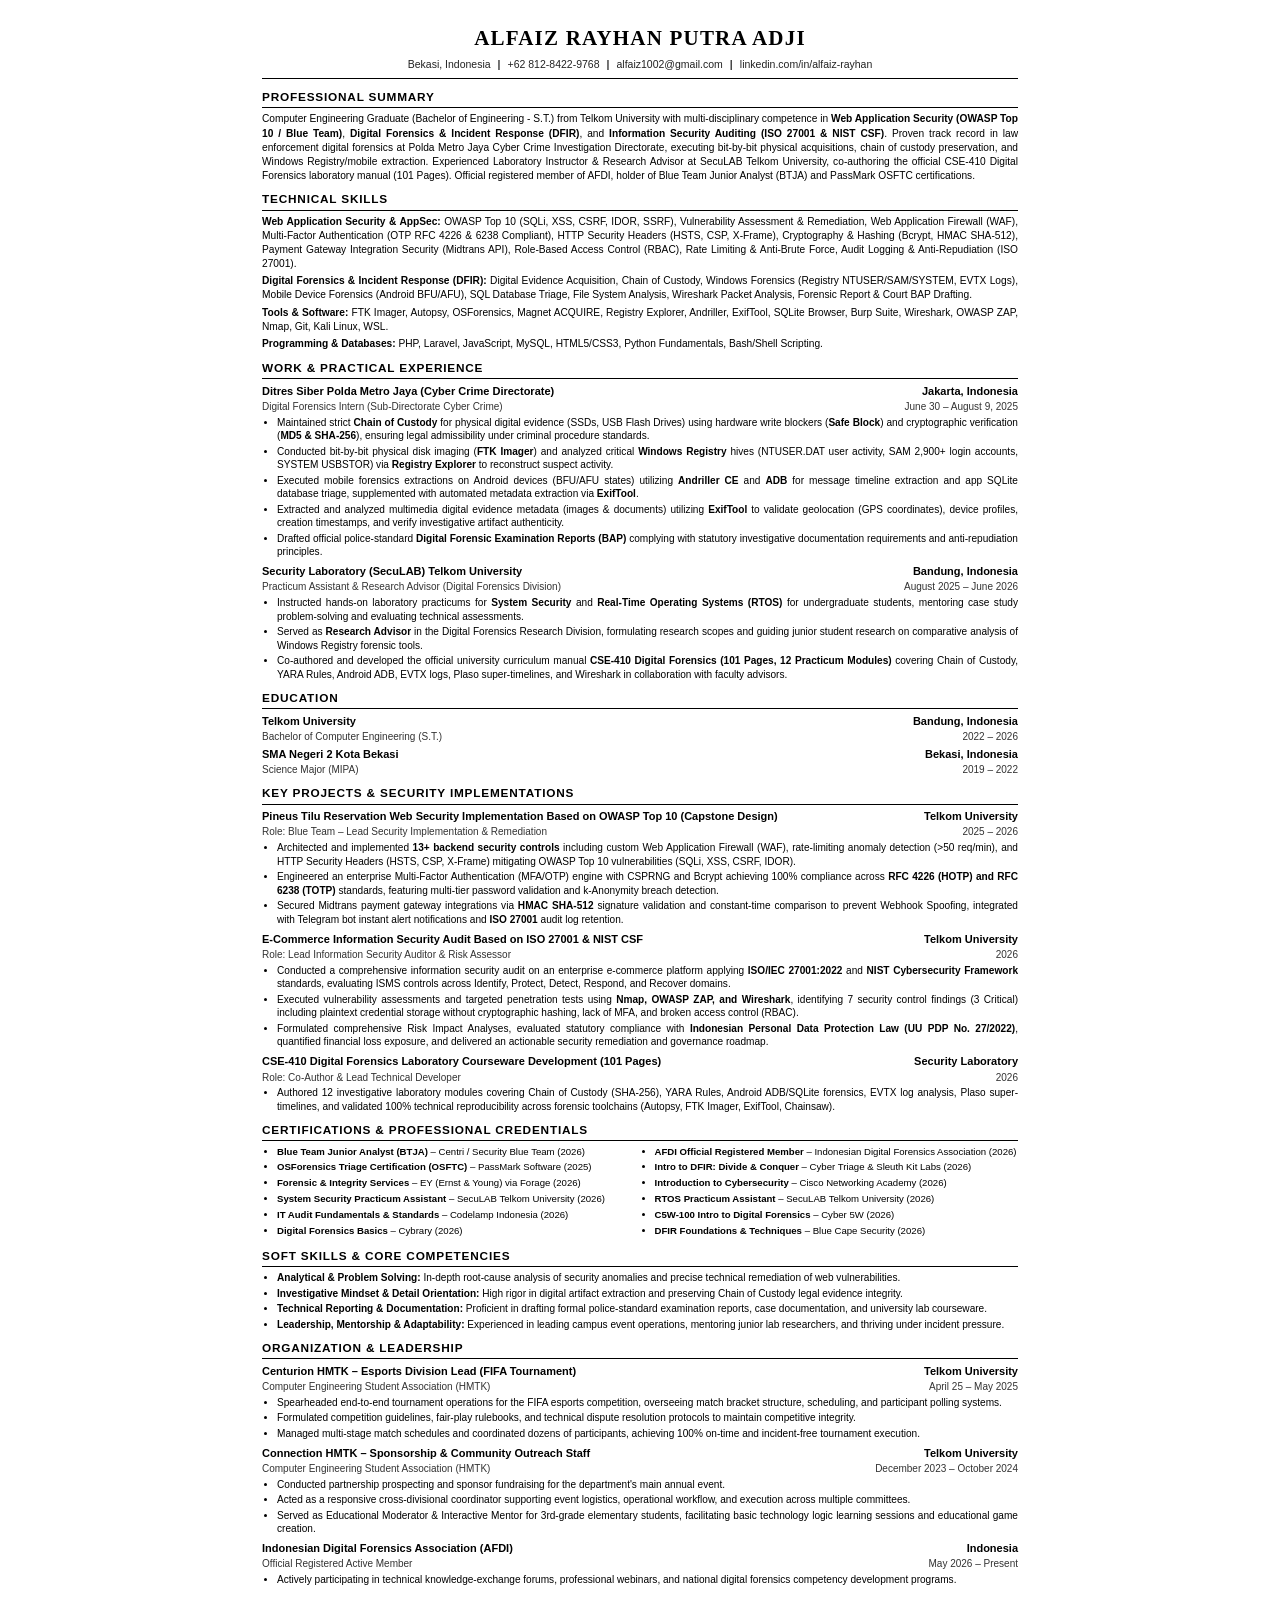
==== commit fd9ea7b5: "feat: Integrate E-Commerce ISO 27001 Security Audit project, enrich Ditres Siber ExifTool metadata b" ====
--- a/cv_alfaiz_rayhan.html
+++ b/cv_alfaiz_rayhan.html
@@ -23,7 +23,7 @@
     }
     header {
       text-align: center;
-      margin-bottom: 9px;
+      margin-bottom: 10px;
       border-bottom: 1.5px solid #000000;
       padding-bottom: 6px;
     }
@@ -52,7 +52,7 @@
     .contact-info a { color: inherit; text-decoration: none; }
     .contact-info .separator { margin: 0 5px; color: #333333; font-weight: bold; }
     
-    section { margin-bottom: 9px; }
+    section { margin-bottom: 8.5px; }
     h2 {
       font-size: 11.8px;
       font-weight: bold;
@@ -65,7 +65,7 @@
       page-break-after: avoid !important;
       break-after: avoid !important;
     }
-    .exp-item { margin-bottom: 6px; page-break-inside: avoid; break-inside: avoid; }
+    .exp-item { margin-bottom: 5.5px; page-break-inside: avoid; break-inside: avoid; }
     .exp-header {
       display: flex;
       justify-content: space-between;
@@ -82,23 +82,23 @@
       font-weight: 500;
       margin-bottom: 2px;
     }
-    p { font-size: 10.2px; text-align: justify; line-height: 1.36; color: #000000; }
+    p { font-size: 10.2px; text-align: justify; line-height: 1.38; color: #000000; }
     ul { margin-left: 15px; margin-top: 1.5px; }
-    li { font-size: 10.2px; line-height: 1.35; margin-bottom: 2px; color: #000000; text-align: justify; }
+    li { font-size: 10.1px; line-height: 1.34; margin-bottom: 2px; color: #000000; text-align: justify; }
     li strong { color: #000000; }
     
     .cert-grid {
       display: grid;
       grid-template-columns: 1fr 1fr;
-      gap: 2px 14px;
+      gap: 1.5px 14px;
       margin-left: 15px;
     }
-    .cert-grid li { margin-bottom: 1.5px; font-size: 9.8px; }
+    .cert-grid li { margin-bottom: 1.5px; font-size: 9.6px; }
 
     .skills-list p {
       font-size: 10.2px;
-      line-height: 1.36;
-      margin-bottom: 3px;
+      line-height: 1.37;
+      margin-bottom: 3.5px;
       text-align: justify;
     }
 
@@ -114,7 +114,7 @@
       .cv-container { max-width: 100%; width: 100%; padding: 0; margin: 0; }
       @page {
         size: A4 portrait;
-        margin: 10.5mm 12.5mm 10.5mm 12.5mm;
+        margin: 9.5mm 12mm 9.5mm 12mm;
       }
       .page-break { page-break-before: always; break-before: always; }
     }
@@ -140,7 +140,7 @@
     <section>
       <h2>PROFESSIONAL SUMMARY</h2>
       <p>
-        Computer Engineering Graduate (Bachelor of Engineering - S.T.) from Telkom University with dual specialization in <strong>Web Application Security (OWASP Top 10 / Blue Team)</strong> and <strong>Digital Forensics &amp; Incident Response (DFIR)</strong>. Proven track record in law enforcement digital forensics at Polda Metro Jaya Cyber Crime Investigation Directorate, executing bit-by-bit physical acquisitions, chain of custody preservation, and Windows Registry/mobile extraction. Experienced Laboratory Instructor &amp; Research Advisor at SecuLAB Telkom University, co-authoring the official CSE-410 Digital Forensics laboratory manual (101 Pages). Official registered member of AFDI, holder of Blue Team Junior Analyst (BTJA) and PassMark OSFTC certifications.
+        Computer Engineering Graduate (Bachelor of Engineering - S.T.) from Telkom University with multi-disciplinary competence in <strong>Web Application Security (OWASP Top 10 / Blue Team)</strong>, <strong>Digital Forensics &amp; Incident Response (DFIR)</strong>, and <strong>Information Security Auditing (ISO 27001 &amp; NIST CSF)</strong>. Proven track record in law enforcement digital forensics at Polda Metro Jaya Cyber Crime Investigation Directorate, executing bit-by-bit physical acquisitions, chain of custody preservation, and Windows Registry/mobile extraction. Experienced Laboratory Instructor &amp; Research Advisor at SecuLAB Telkom University, co-authoring the official CSE-410 Digital Forensics laboratory manual (101 Pages). Official registered member of AFDI, holder of Blue Team Junior Analyst (BTJA) and PassMark OSFTC certifications.
       </p>
     </section>
 
@@ -150,7 +150,7 @@
       <div class="skills-list">
         <p><strong>Web Application Security &amp; AppSec:</strong> OWASP Top 10 (SQLi, XSS, CSRF, IDOR, SSRF), Vulnerability Assessment &amp; Remediation, Web Application Firewall (WAF), Multi-Factor Authentication (OTP RFC 4226 &amp; 6238 Compliant), HTTP Security Headers (HSTS, CSP, X-Frame), Cryptography &amp; Hashing (Bcrypt, HMAC SHA-512), Payment Gateway Integration Security (Midtrans API), Role-Based Access Control (RBAC), Rate Limiting &amp; Anti-Brute Force, Audit Logging &amp; Anti-Repudiation (ISO 27001).</p>
         <p><strong>Digital Forensics &amp; Incident Response (DFIR):</strong> Digital Evidence Acquisition, Chain of Custody, Windows Forensics (Registry NTUSER/SAM/SYSTEM, EVTX Logs), Mobile Device Forensics (Android BFU/AFU), SQL Database Triage, File System Analysis, Wireshark Packet Analysis, Forensic Report &amp; Court BAP Drafting.</p>
-        <p><strong>Tools &amp; Software:</strong> FTK Imager, Autopsy, OSForensics, Magnet ACQUIRE, Registry Explorer, Andriller, ExifTool, SQLite Browser, Burp Suite, Wireshark, Git, Kali Linux, WSL.</p>
+        <p><strong>Tools &amp; Software:</strong> FTK Imager, Autopsy, OSForensics, Magnet ACQUIRE, Registry Explorer, Andriller, ExifTool, SQLite Browser, Burp Suite, Wireshark, OWASP ZAP, Nmap, Git, Kali Linux, WSL.</p>
         <p><strong>Programming &amp; Databases:</strong> PHP, Laravel, JavaScript, MySQL, HTML5/CSS3, Python Fundamentals, Bash/Shell Scripting.</p>
       </div>
     </section>
@@ -172,6 +172,7 @@
           <li>Maintained strict <strong>Chain of Custody</strong> for physical digital evidence (SSDs, USB Flash Drives) using hardware write blockers (<strong>Safe Block</strong>) and cryptographic verification (<strong>MD5 &amp; SHA-256</strong>), ensuring legal admissibility under criminal procedure standards.</li>
           <li>Conducted bit-by-bit physical disk imaging (<strong>FTK Imager</strong>) and analyzed critical <strong>Windows Registry</strong> hives (NTUSER.DAT user activity, SAM 2,900+ login accounts, SYSTEM USBSTOR) via <strong>Registry Explorer</strong> to reconstruct suspect activity.</li>
           <li>Executed mobile forensics extractions on Android devices (BFU/AFU states) utilizing <strong>Andriller CE</strong> and <strong>ADB</strong> for message timeline extraction and app SQLite database triage, supplemented with automated metadata extraction via <strong>ExifTool</strong>.</li>
+          <li>Extracted and analyzed multimedia digital evidence metadata (images &amp; documents) utilizing <strong>ExifTool</strong> to validate geolocation (GPS coordinates), device profiles, creation timestamps, and verify investigative artifact authenticity.</li>
           <li>Drafted official police-standard <strong>Digital Forensic Examination Reports (BAP)</strong> complying with statutory investigative documentation requirements and anti-repudiation principles.</li>
         </ul>
       </article>
@@ -223,7 +224,7 @@
 
     <!-- ================= PAGE 2 ================= -->
     <!-- KEY PROJECTS & SECURITY IMPLEMENTATIONS -->
-    <section style="margin-top: 3px;">
+    <section style="margin-top: 2px;">
       <h2>KEY PROJECTS &amp; SECURITY IMPLEMENTATIONS</h2>
 
       <article class="exp-item">
@@ -239,6 +240,22 @@
           <li>Architected and implemented <strong>13+ backend security controls</strong> including custom Web Application Firewall (WAF), rate-limiting anomaly detection (&gt;50 req/min), and HTTP Security Headers (HSTS, CSP, X-Frame) mitigating OWASP Top 10 vulnerabilities (SQLi, XSS, CSRF, IDOR).</li>
           <li>Engineered an enterprise Multi-Factor Authentication (MFA/OTP) engine with CSPRNG and Bcrypt achieving 100% compliance across <strong>RFC 4226 (HOTP) and RFC 6238 (TOTP)</strong> standards, featuring multi-tier password validation and k-Anonymity breach detection.</li>
           <li>Secured Midtrans payment gateway integrations via <strong>HMAC SHA-512</strong> signature validation and constant-time comparison to prevent Webhook Spoofing, integrated with Telegram bot instant alert notifications and <strong>ISO 27001</strong> audit log retention.</li>
+        </ul>
+      </article>
+
+      <article class="exp-item">
+        <div class="exp-header">
+          <span>E-Commerce Information Security Audit Based on ISO 27001 &amp; NIST CSF</span>
+          <span>Telkom University</span>
+        </div>
+        <div class="exp-sub">
+          <span>Role: Lead Information Security Auditor &amp; Risk Assessor</span>
+          <span>2026</span>
+        </div>
+        <ul>
+          <li>Conducted a comprehensive information security audit on an enterprise e-commerce platform applying <strong>ISO/IEC 27001:2022</strong> and <strong>NIST Cybersecurity Framework</strong> standards, evaluating ISMS controls across Identify, Protect, Detect, Respond, and Recover domains.</li>
+          <li>Executed vulnerability assessments and targeted penetration tests using <strong>Nmap, OWASP ZAP, and Wireshark</strong>, identifying 7 security control findings (3 Critical) including plaintext credential storage without cryptographic hashing, lack of MFA, and broken access control (RBAC).</li>
+          <li>Formulated comprehensive Risk Impact Analyses, evaluated statutory compliance with <strong>Indonesian Personal Data Protection Law (UU PDP No. 27/2022)</strong>, quantified financial loss exposure, and delivered an actionable security remediation and governance roadmap.</li>
         </ul>
       </article>
 
@@ -300,13 +317,15 @@
           <span>April 25 – May 2025</span>
         </div>
         <ul>
-          <li>Spearheaded end-to-end tournament operations for the FIFA esports competition, overseeing match bracket structure, scheduling, rulebook fair-play, and technical dispute resolutions for dozens of participants with 100% on-time execution.</li>
-        </ul>
-      </article>
-
-      <article class="exp-item">
-        <div class="exp-header">
-          <span>Connection HMTK – Sponsorship Staff &amp; Community Service</span>
+          <li>Spearheaded end-to-end tournament operations for the FIFA esports competition, overseeing match bracket structure, scheduling, and participant polling systems.</li>
+          <li>Formulated competition guidelines, fair-play rulebooks, and technical dispute resolution protocols to maintain competitive integrity.</li>
+          <li>Managed multi-stage match schedules and coordinated dozens of participants, achieving 100% on-time and incident-free tournament execution.</li>
+        </ul>
+      </article>
+
+      <article class="exp-item">
+        <div class="exp-header">
+          <span>Connection HMTK – Sponsorship &amp; Community Outreach Staff</span>
           <span>Telkom University</span>
         </div>
         <div class="exp-sub">
@@ -314,7 +333,9 @@
           <span>December 2023 – October 2024</span>
         </div>
         <ul>
-          <li>Secured external sponsorships for event funding and served as Educational Moderator &amp; Mentor facilitating interactive technology logic and basic game-building workshops for elementary school students.</li>
+          <li>Conducted partnership prospecting and sponsor fundraising for the department's main annual event.</li>
+          <li>Acted as a responsive cross-divisional coordinator supporting event logistics, operational workflow, and execution across multiple committees.</li>
+          <li>Served as Educational Moderator &amp; Interactive Mentor for 3rd-grade elementary students, facilitating basic technology logic learning sessions and educational game creation.</li>
         </ul>
       </article>
 
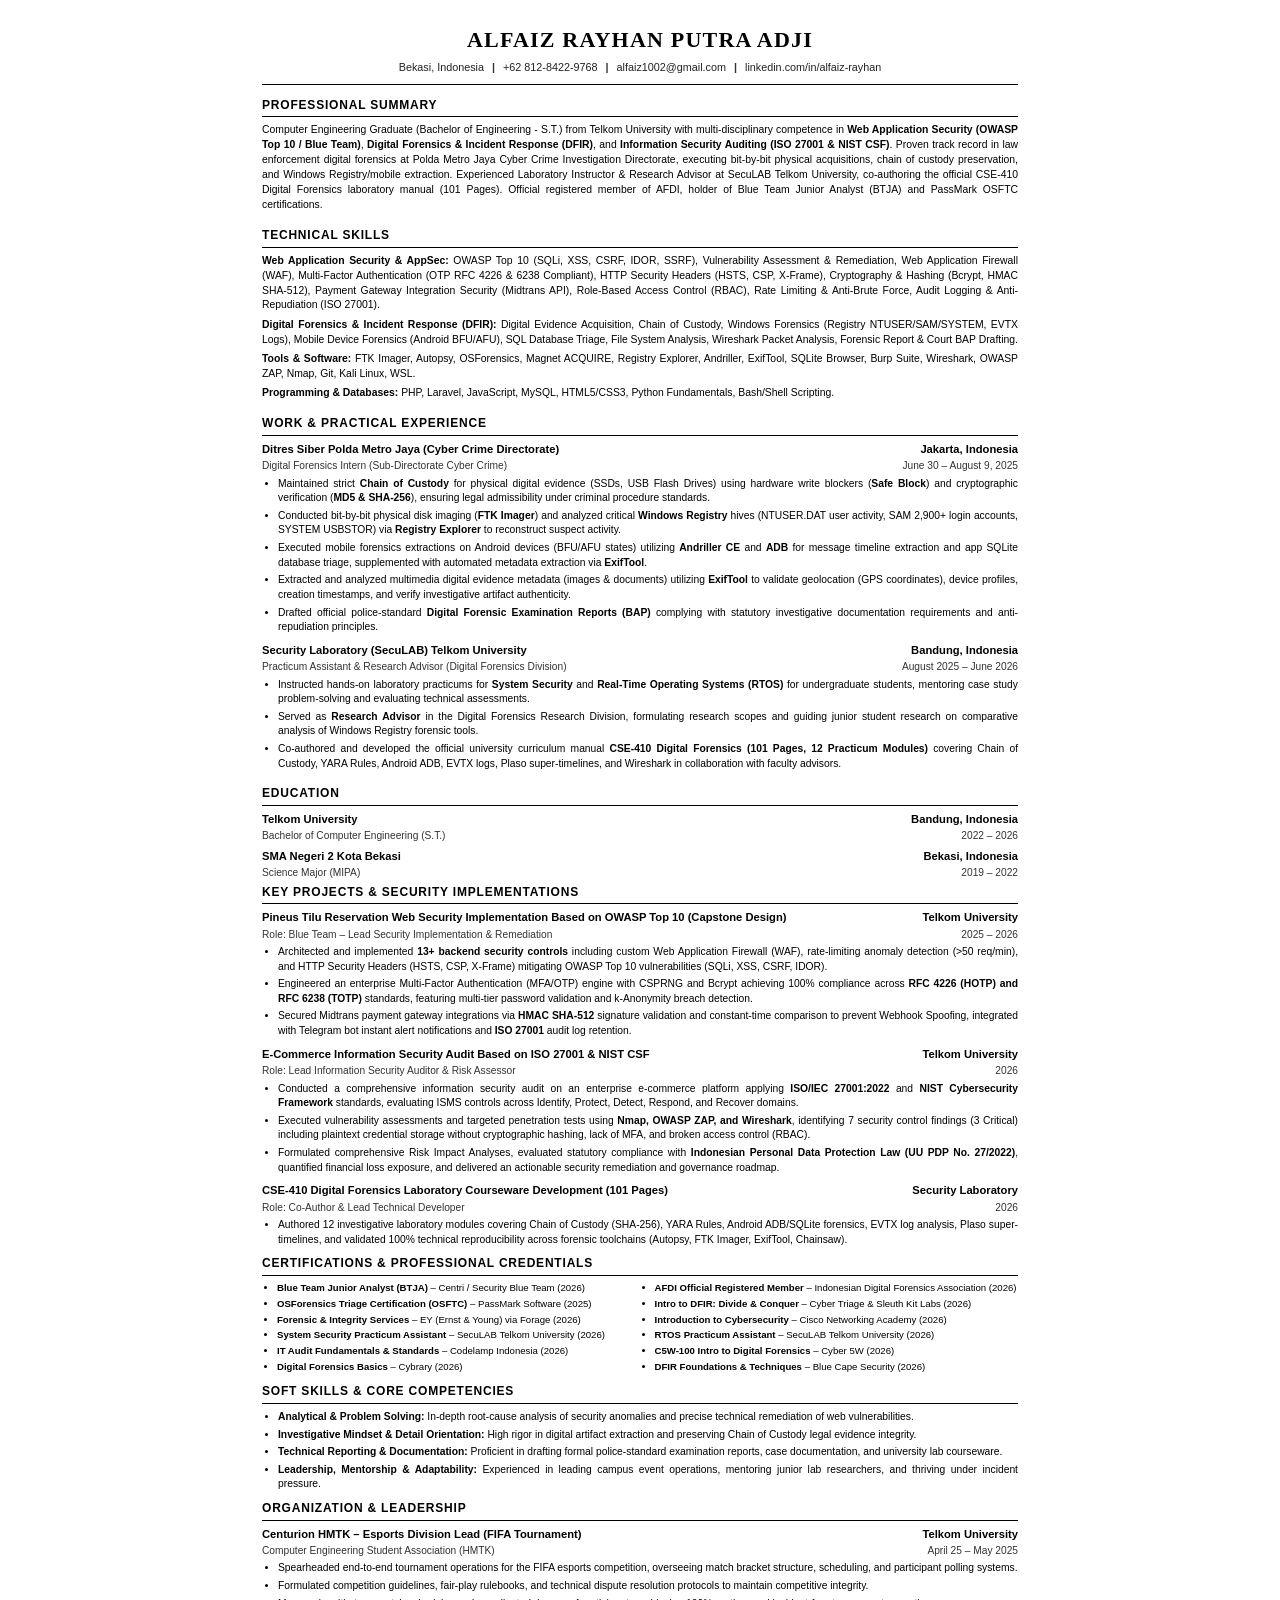
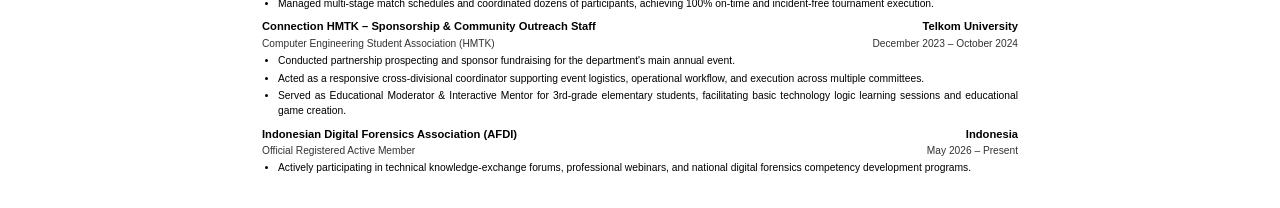
==== commit d7339a65: "feat: Optimize Page 1 vertical spacing and typography balance, eliminating bottom gap under educatio" ====
--- a/cv_alfaiz_rayhan.html
+++ b/cv_alfaiz_rayhan.html
@@ -6,11 +6,11 @@
   <title>Resume ATS - Alfaiz Rayhan Putra Adji</title>
   <style>
     * { box-sizing: border-box; margin: 0; padding: 0; }
-    html { font-size: 13.5px; background: #ffffff; }
+    html { font-size: 14px; background: #ffffff; }
     body {
       font-family: Arial, "Helvetica Neue", Helvetica, sans-serif;
       color: #000000;
-      line-height: 1.38;
+      line-height: 1.42;
       background: #ffffff;
       padding: 0;
       margin: 0;
@@ -23,23 +23,23 @@
     }
     header {
       text-align: center;
-      margin-bottom: 10px;
+      margin-bottom: 12px;
       border-bottom: 1.5px solid #000000;
-      padding-bottom: 6px;
+      padding-bottom: 8px;
     }
     h1 {
       font-family: Georgia, "Times New Roman", Times, serif;
-      font-size: 21px;
+      font-size: 22px;
       font-weight: bold;
       color: #000000;
       letter-spacing: 1.2px;
       text-transform: uppercase;
-      margin-bottom: 4px;
+      margin-bottom: 5px;
     }
     .contact-info {
-      font-size: 10.5px;
+      font-size: 10.8px;
       color: #222222;
-      line-height: 1.4;
+      line-height: 1.45;
       text-align: center !important;
       display: flex;
       justify-content: center;
@@ -50,41 +50,43 @@
     }
     .contact-info span { display: inline-block; }
     .contact-info a { color: inherit; text-decoration: none; }
-    .contact-info .separator { margin: 0 5px; color: #333333; font-weight: bold; }
+    .contact-info .separator { margin: 0 6px; color: #333333; font-weight: bold; }
     
-    section { margin-bottom: 8.5px; }
+    .p1-section { margin-bottom: 14px; }
+    .p2-section { margin-bottom: 8px; }
+    
     h2 {
-      font-size: 11.8px;
+      font-size: 12px;
       font-weight: bold;
       text-transform: uppercase;
       letter-spacing: 0.8px;
       color: #000000;
       border-bottom: 1.2px solid #000000;
-      padding-bottom: 2px;
-      margin-bottom: 4.5px;
+      padding-bottom: 2.5px;
+      margin-bottom: 6px;
       page-break-after: avoid !important;
       break-after: avoid !important;
     }
-    .exp-item { margin-bottom: 5.5px; page-break-inside: avoid; break-inside: avoid; }
+    .exp-item { margin-bottom: 8px; page-break-inside: avoid; break-inside: avoid; }
     .exp-header {
       display: flex;
       justify-content: space-between;
-      font-size: 11px;
+      font-size: 11.2px;
       font-weight: bold;
       color: #000000;
-      margin-bottom: 1px;
+      margin-bottom: 1.5px;
     }
     .exp-sub {
       display: flex;
       justify-content: space-between;
-      font-size: 10px;
+      font-size: 10.2px;
       color: #333333;
       font-weight: 500;
-      margin-bottom: 2px;
-    }
-    p { font-size: 10.2px; text-align: justify; line-height: 1.38; color: #000000; }
-    ul { margin-left: 15px; margin-top: 1.5px; }
-    li { font-size: 10.1px; line-height: 1.34; margin-bottom: 2px; color: #000000; text-align: justify; }
+      margin-bottom: 3px;
+    }
+    p { font-size: 10.4px; text-align: justify; line-height: 1.44; color: #000000; }
+    ul { margin-left: 16px; margin-top: 2px; }
+    li { font-size: 10.3px; line-height: 1.42; margin-bottom: 3px; color: #000000; text-align: justify; }
     li strong { color: #000000; }
     
     .cert-grid {
@@ -93,12 +95,12 @@
       gap: 1.5px 14px;
       margin-left: 15px;
     }
-    .cert-grid li { margin-bottom: 1.5px; font-size: 9.6px; }
+    .cert-grid li { margin-bottom: 1.5px; font-size: 9.6px; line-height: 1.34; }
 
     .skills-list p {
-      font-size: 10.2px;
-      line-height: 1.37;
-      margin-bottom: 3.5px;
+      font-size: 10.4px;
+      line-height: 1.43;
+      margin-bottom: 4.5px;
       text-align: justify;
     }
 
@@ -117,6 +119,9 @@
         margin: 9.5mm 12mm 9.5mm 12mm;
       }
       .page-break { page-break-before: always; break-before: always; }
+      .p2-item { margin-bottom: 5px; }
+      .p2-item li { font-size: 10.1px; line-height: 1.34; margin-bottom: 2px; }
+      .p2-item p { font-size: 10.1px; line-height: 1.34; }
     }
   </style>
 </head>
@@ -137,7 +142,7 @@
     </header>
 
     <!-- PROFESSIONAL SUMMARY -->
-    <section>
+    <section class="p1-section">
       <h2>PROFESSIONAL SUMMARY</h2>
       <p>
         Computer Engineering Graduate (Bachelor of Engineering - S.T.) from Telkom University with multi-disciplinary competence in <strong>Web Application Security (OWASP Top 10 / Blue Team)</strong>, <strong>Digital Forensics &amp; Incident Response (DFIR)</strong>, and <strong>Information Security Auditing (ISO 27001 &amp; NIST CSF)</strong>. Proven track record in law enforcement digital forensics at Polda Metro Jaya Cyber Crime Investigation Directorate, executing bit-by-bit physical acquisitions, chain of custody preservation, and Windows Registry/mobile extraction. Experienced Laboratory Instructor &amp; Research Advisor at SecuLAB Telkom University, co-authoring the official CSE-410 Digital Forensics laboratory manual (101 Pages). Official registered member of AFDI, holder of Blue Team Junior Analyst (BTJA) and PassMark OSFTC certifications.
@@ -145,7 +150,7 @@
     </section>
 
     <!-- TECHNICAL SKILLS -->
-    <section>
+    <section class="p1-section">
       <h2>TECHNICAL SKILLS</h2>
       <div class="skills-list">
         <p><strong>Web Application Security &amp; AppSec:</strong> OWASP Top 10 (SQLi, XSS, CSRF, IDOR, SSRF), Vulnerability Assessment &amp; Remediation, Web Application Firewall (WAF), Multi-Factor Authentication (OTP RFC 4226 &amp; 6238 Compliant), HTTP Security Headers (HSTS, CSP, X-Frame), Cryptography &amp; Hashing (Bcrypt, HMAC SHA-512), Payment Gateway Integration Security (Midtrans API), Role-Based Access Control (RBAC), Rate Limiting &amp; Anti-Brute Force, Audit Logging &amp; Anti-Repudiation (ISO 27001).</p>
@@ -156,7 +161,7 @@
     </section>
 
     <!-- WORK & PRACTICAL EXPERIENCE -->
-    <section>
+    <section class="p1-section">
       <h2>WORK &amp; PRACTICAL EXPERIENCE</h2>
 
       <article class="exp-item">
@@ -195,9 +200,9 @@
     </section>
 
     <!-- EDUCATION -->
-    <section>
+    <section class="p1-section" style="margin-bottom: 0;">
       <h2>EDUCATION</h2>
-      <article class="exp-item" style="margin-bottom: 3.5px;">
+      <article class="exp-item" style="margin-bottom: 5px;">
         <div class="exp-header">
           <span>Telkom University</span>
           <span>Bandung, Indonesia</span>
@@ -224,10 +229,10 @@
 
     <!-- ================= PAGE 2 ================= -->
     <!-- KEY PROJECTS & SECURITY IMPLEMENTATIONS -->
-    <section style="margin-top: 2px;">
+    <section class="p2-section" style="margin-top: 2px;">
       <h2>KEY PROJECTS &amp; SECURITY IMPLEMENTATIONS</h2>
 
-      <article class="exp-item">
+      <article class="exp-item p2-item">
         <div class="exp-header">
           <span>Pineus Tilu Reservation Web Security Implementation Based on OWASP Top 10 (Capstone Design)</span>
           <span>Telkom University</span>
@@ -243,7 +248,7 @@
         </ul>
       </article>
 
-      <article class="exp-item">
+      <article class="exp-item p2-item">
         <div class="exp-header">
           <span>E-Commerce Information Security Audit Based on ISO 27001 &amp; NIST CSF</span>
           <span>Telkom University</span>
@@ -259,7 +264,7 @@
         </ul>
       </article>
 
-      <article class="exp-item">
+      <article class="exp-item p2-item">
         <div class="exp-header">
           <span>CSE-410 Digital Forensics Laboratory Courseware Development (101 Pages)</span>
           <span>Security Laboratory</span>
@@ -275,7 +280,7 @@
     </section>
 
     <!-- CERTIFICATIONS & PROFESSIONAL CREDENTIALS -->
-    <section>
+    <section class="p2-section">
       <h2>CERTIFICATIONS &amp; PROFESSIONAL CREDENTIALS</h2>
       <ul class="cert-grid">
         <li><strong>Blue Team Junior Analyst (BTJA)</strong> – Centri / Security Blue Team (2026)</li>
@@ -294,7 +299,7 @@
     </section>
 
     <!-- SOFT SKILLS & CORE COMPETENCIES -->
-    <section>
+    <section class="p2-section">
       <h2>SOFT SKILLS &amp; CORE COMPETENCIES</h2>
       <ul>
         <li><strong>Analytical &amp; Problem Solving:</strong> In-depth root-cause analysis of security anomalies and precise technical remediation of web vulnerabilities.</li>
@@ -305,9 +310,9 @@
     </section>
 
     <!-- ORGANIZATION & LEADERSHIP -->
-    <section>
+    <section class="p2-section">
       <h2>ORGANIZATION &amp; LEADERSHIP</h2>
-      <article class="exp-item">
+      <article class="exp-item p2-item">
         <div class="exp-header">
           <span>Centurion HMTK – Esports Division Lead (FIFA Tournament)</span>
           <span>Telkom University</span>
@@ -323,7 +328,7 @@
         </ul>
       </article>
 
-      <article class="exp-item">
+      <article class="exp-item p2-item">
         <div class="exp-header">
           <span>Connection HMTK – Sponsorship &amp; Community Outreach Staff</span>
           <span>Telkom University</span>
@@ -339,7 +344,7 @@
         </ul>
       </article>
 
-      <article class="exp-item">
+      <article class="exp-item p2-item">
         <div class="exp-header">
           <span>Indonesian Digital Forensics Association (AFDI)</span>
           <span>Indonesia</span>
